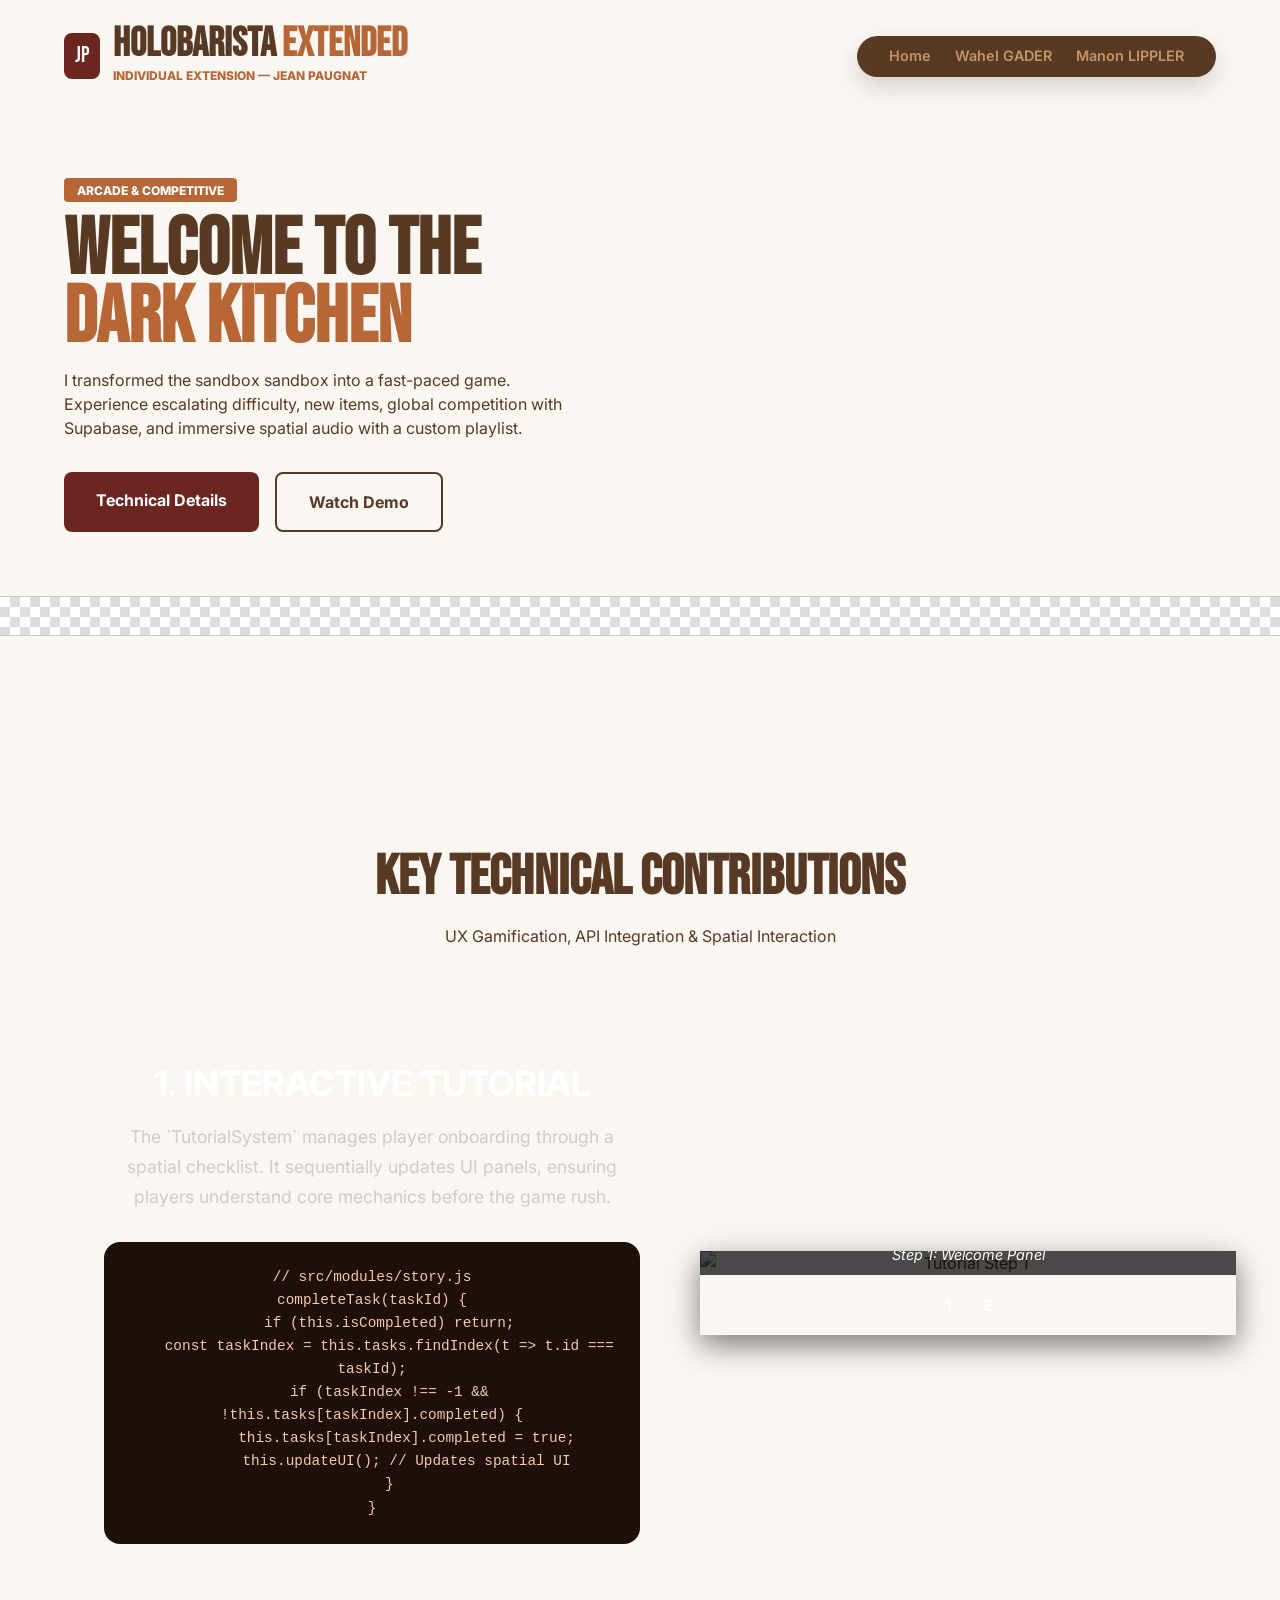
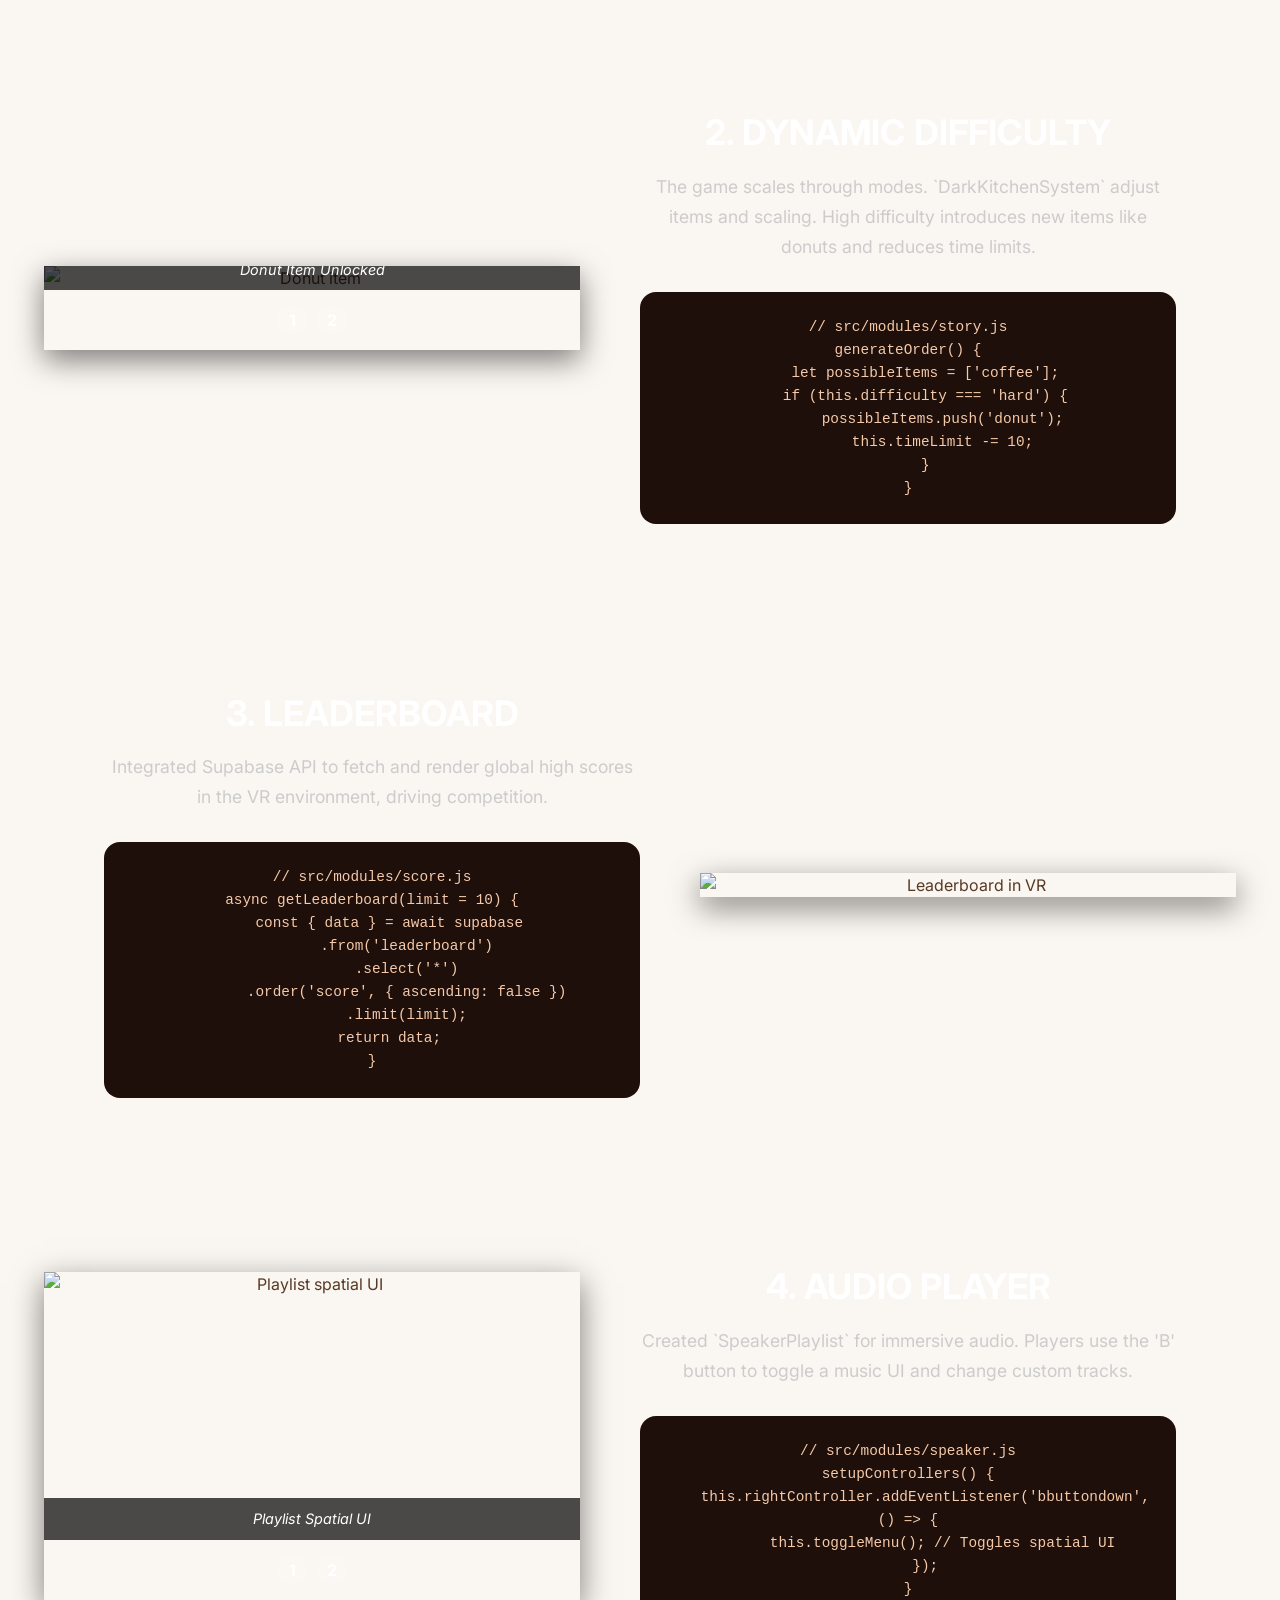
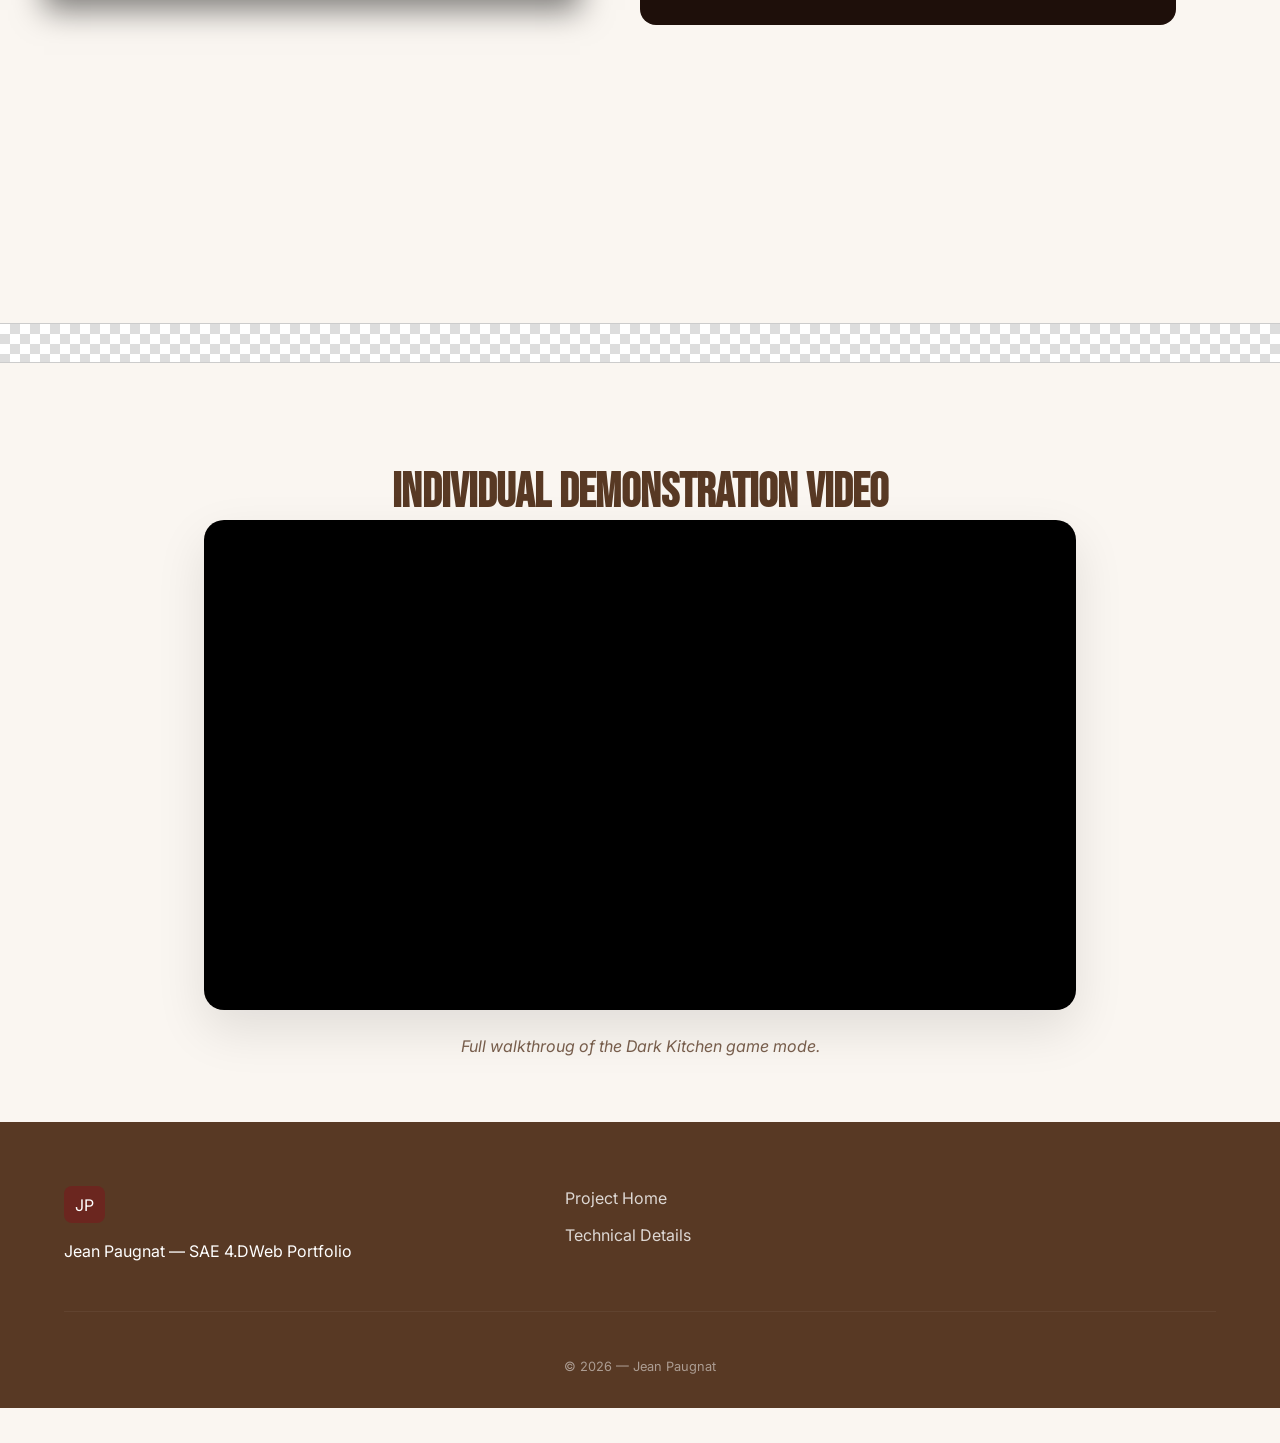
==== jean.html @ 574a869d "content added" ====
<!DOCTYPE html>
<html lang="en">
<head>
    <meta charset="UTF-8" />
    <meta name="viewport" content="width=device-width, initial-scale=1.0" />
    <title>HoloBarista — Jean Paugnat Extension</title>
    <link rel="stylesheet" href="./css/base.css">
    <link rel="stylesheet" href="./css/jean_extended.css"> </head>
<body class="page">

    <header class="header">
        <div class="header__brand">
            <div class="header__logo">JP</div>
            <div class="header__titles">
                <h1 class="header__title">HoloBarista <span class="hero__highlight">Extended</span></h1>
                <p class="header__subtitle">Individual Extension — Jean PAUGNAT</p>
            </div>
        </div>
        <nav class="nav nav--floating">
            <a href="index.html" class="nav__link">Home</a>
            <a href="wahel.html" class="nav__link">Wahel GADER</a>
            <a href="manon.html" class="nav__link">Manon LIPPLER</a>
        </nav>
    </header>

    <main class="main">

        <section class="hero hero--individual">
            <div class="hero__container">
                <div class="hero__content hero__content--centered">
                    <span class="hero__badge">Arcade & Competitive</span>
                    <h2 class="hero__title">Welcome to the <span class="hero__highlight">Dark Kitchen</span></h2>
                    <p class="hero__description">
                        I transformed the sandbox sandbox into a fast-paced game. Experience escalating difficulty, new items, global competition with Supabase, and immersive spatial audio with a custom playlist.
                    </p>
                    <div class="hero__actions">
                        <a href="#logic" class="button button--primary">Technical Details</a>
                        <a href="#demo" class="button button--secondary">Watch Demo</a>
                    </div>
                </div>
            </div>
        </section>

        <div class="divider divider--checkerboard" aria-hidden="true"></div>

        <section id="logic" class="stack stack--portfolio">
            <div class="stack__container container">
                <header class="stack__header text-center">
                    <h2 class="stack__title title--decorative">Key Technical Contributions</h2>
                    <p class="stack__subtitle">UX Gamification, API Integration & Spatial Interaction</p>
                </header>

                <article class="portfolio-item row-layout">
                    <div class="portfolio-item__text col-6">
                        <h3 class="item-title">1. Interactive Tutorial</h3>
                        <p class="item-description">
                            The `TutorialSystem` manages player onboarding through a spatial checklist. It sequentially updates UI panels, ensuring players understand core mechanics before the game rush.
                        </p>
                        <pre class="feature-card__code"><code>// src/modules/story.js
completeTask(taskId) {
    if (this.isCompleted) return;
    const taskIndex = this.tasks.findIndex(t => t.id === taskId);
    if (taskIndex !== -1 && !this.tasks[taskIndex].completed) {
        this.tasks[taskIndex].completed = true;
        this.updateUI(); // Updates spatial UI
    }
}</code></pre>
                    </div>
                    <div class="portfolio-item__media col-6">
                        <div class="carousel-container">
                            <div class="carousel-viewport">
                                <div id="tutorial-1" class="carousel-slide">
                                    <img src="./assets/tutorial_step1.jpg" alt="Tutorial Step 1">
                                    <span class="carousel-caption">Step 1: Welcome Panel</span>
                                </div>
                                <div id="tutorial-2" class="carousel-slide">
                                    <img src="./assets/tutorial_step2.jpg" alt="Tutorial Step 2">
                                    <span class="carousel-caption">Step 2: Task Update</span>
                                </div>
                            </div>
                            <div class="carousel-nav">
                                <a href="#tutorial-1">1</a>
                                <a href="#tutorial-2">2</a>
                            </div>
                        </div>
                    </div>
                </article>

                <article class="portfolio-item row-layout reversed">
                    <div class="portfolio-item__text col-6">
                        <h3 class="item-title">2. Dynamic Difficulty</h3>
                        <p class="item-description">
                            The game scales through modes. `DarkKitchenSystem` adjust items and scaling. High difficulty introduces new items like donuts and reduces time limits.
                        </p>
                        <pre class="feature-card__code"><code>// src/modules/story.js
generateOrder() {
    let possibleItems = ['coffee'];
    if (this.difficulty === 'hard') {
        possibleItems.push('donut');
        this.timeLimit -= 10;
    }
}</code></pre>
                    </div>
                    <div class="portfolio-item__media col-6">
                        <div class="carousel-container">
                            <div class="carousel-viewport">
                                <div id="diff-1" class="carousel-slide active">
                                    <img src="./assets/donut_unlock.jpg" alt="Donut item">
                                    <span class="carousel-caption">Donut Item Unlocked</span>
                                </div>
                                <div id="diff-2" class="carousel-slide">
                                    <img src="./assets/hard_mode.jpg" alt="Hard mode UI">
                                    <span class="carousel-caption">Hard Mode Activated</span>
                                </div>
                            </div>
                            <div class="carousel-nav">
                                <a href="#diff-1">1</a>
                                <a href="#diff-2">2</a>
                            </div>
                        </div>
                    </div>
                </article>

                <article class="portfolio-item row-layout">
                    <div class="portfolio-item__text col-6">
                        <h3 class="item-title">3. Leaderboard</h3>
                        <p class="item-description">
                            Integrated Supabase API to fetch and render global high scores in the VR environment, driving competition.
                        </p>
                        <pre class="feature-card__code"><code>// src/modules/score.js
async getLeaderboard(limit = 10) {
    const { data } = await supabase
        .from('leaderboard')
        .select('*')
        .order('score', { ascending: false })
        .limit(limit);
    return data;
}</code></pre>
                    </div>
                    <div class="portfolio-item__media col-6">
                        <img src="./assets/leaderboard_final.jpg" alt="Leaderboard in VR" class="single-media">
                    </div>
                </article>

                <article class="portfolio-item row-layout reversed">
                    <div class="portfolio-item__text col-6">
                        <h3 class="item-title">4. Audio Player</h3>
                        <p class="item-description">
                            Created `SpeakerPlaylist` for immersive audio. Players use the 'B' button to toggle a music UI and change custom tracks.
                        </p>
                        <pre class="feature-card__code"><code>// src/modules/speaker.js
setupControllers() {
    this.rightController.addEventListener('bbuttondown', () => {
        this.toggleMenu(); // Toggles spatial UI
    });
}</code></pre>
                    </div>
                    <div class="portfolio-item__media col-6">
                        <div class="carousel-container">
                            <div class="carousel-viewport">
                                <div id="audio-1" class="carousel-slide active">
                                    <img src="./assets/playlist_ui.jpg" alt="Playlist spatial UI">
                                    <span class="carousel-caption">Playlist Spatial UI</span>
                                </div>
                                <div id="audio-2" class="carousel-slide">
                                    <video src="./assets/music_demo.mp4" controls></video>
                                    <span class="carousel-caption">Video Demo: Changing Track</span>
                                </div>
                            </div>
                            <div class="carousel-nav">
                                <a href="#audio-1">1</a>
                                <a href="#audio-2">2</a>
                            </div>
                        </div>
                    </div>
                </article>

            </div>
        </section>

        <section id="demo" class="demo">
            <div class="divider divider--checkerboard" aria-hidden="true"></div>
            <div class="demo__container container text-center">
                <h2 class="demo__title">Individual Demonstration Video</h2>
                <div class="demo__video-wrapper">
                    <iframe src="https://www.youtube.com/embed/VOTRE_ID_VIDEO" title="Jean Extension Demonstration" allowfullscreen></iframe>
                </div>
                <p class="demo__caption">Full walkthroug of the Dark Kitchen game mode.</p>
            </div>
        </section>

    </main>

    <footer class="footer">
        <div class="footer__container">
            <div class="footer__brand">
                <div class="footer__logo">JP</div>
                <p>Jean Paugnat — SAE 4.DWeb Portfolio</p>
            </div>
            <div class="footer__nav">
                <a href="index.html" class="footer__link">Project Home</a>
                <a href="#logic" class="footer__link">Technical Details</a>
            </div>
        </div>
        <div class="footer__bottom text-center">
            <p>© 2026 — Jean Paugnat</p>
        </div>
    </footer>

</body>
</html>
---- css/base.css ----
@layer reset, variables, components, utilities;

@import "./reset.css" layer(reset);
@import "./variable.css" layer(variable);

@import "./style.css" layer(components);
---- css/jean_extended.css ----
/* css/jean_extended.css */

/* --- Layout Général Portfolio --- */
.text-center { text-align: center; }

.stack--portfolio {
    padding: 100px 0;
}

.portfolio-item {
    display: flex;
    align-items: center;
    gap: 60px; /* Grand espacement entre texte et média */
    margin-bottom: 120px; /* Grand espacement entre chaque section */
}

/* Aligner l'image à gauche pour les sections impaires */
.portfolio-item.reversed {
    flex-direction: row-reverse;
}

.col-6 {
    flex: 0 0 50%;
    max-width: 50%;
}

/* --- Typographie et Texte --- */
.stack__header {
    margin-bottom: 80px;
}

.title--decorative {
    font-size: 3.5rem;
    color: var(--color-hero-highlight); /* Ton jaune highlight */
    text-shadow: 2px 2px 0 var(--color-brand-primary-dark); /* Ton marron foncé */
}

.item-title {
    font-family: var(--font-primary);
    font-size: 2.2rem;
    color: white;
    margin-bottom: 20px;
    text-transform: uppercase;
}

.item-description {
    font-size: 1.1rem;
    color: #ccc;
    margin-bottom: 30px;
    line-height: 1.7;
}

/* --- Média Unique --- */
.single-media {
    width: 100%;
    border-radius: var(--radius-md);
    box-shadow: 0 10px 30px rgba(0,0,0,0.5);
    border: 3px solid var(--color-brand-primary);
}

/* =========================================
   CARROUSEL CSS PUR (SANS JS)
   Basé sur scroll-snap
========================================= */

.carousel-container {
    width: 100%;
    position: relative;
    border-radius: var(--radius-md);
    overflow: hidden;
    box-shadow: 0 10px 30px rgba(0,0,0,0.5);
    border: 3px solid var(--color-brand-primary);
}

.carousel-viewport {
    display: flex;
    overflow-x: auto; /* Active le défilement horizontal */
    scroll-snap-type: x mandatory; /* Force le snap horizontal */
    scroll-behavior: smooth; /* Défilement fluide */
    -webkit-overflow-scrolling: touch; /* Douceur sur mobile iOS */
}

/* Cache la barre de défilement (optionnel) */
.carousel-viewport::-webkit-scrollbar {
    display: none;
}
.carousel-viewport {
    scrollbar-width: none;
}

.carousel-slide {
    flex: 0 0 100%; /* Chaque slide fait 100% de la largeur */
    width: 100%;
    scroll-snap-align: start; /* Le snap se fait au début du slide */
    position: relative;
    display: flex;
    flex-direction: column;
}

.carousel-slide img,
.carousel-slide video {
    width: 100%;
    height: auto;
    display: block;
}

.carousel-caption {
    position: absolute;
    bottom: 0;
    left: 0;
    right: 0;
    background: rgba(0, 0, 0, 0.7);
    color: white;
    padding: 10px;
    text-align: center;
    font-size: 0.9rem;
    font-style: italic;
}

/* Navigation par points (Jump Links) */
.carousel-nav {
    display: flex;
    justify-content: center;
    gap: 10px;
    padding: 15px 0;
    background: var(--color-brand-primary-dark);
}

.carousel-nav a {
    display: flex;
    align-items: center;
    justify-content: center;
    width: 30px;
    height: 30px;
    background: rgba(255,255,255,0.2);
    color: white;
    text-decoration: none;
    border-radius: 50%;
    font-weight: bold;
    transition: background 0.3s;
}

.carousel-nav a:hover {
    background: var(--color-hero-highlight);
    color: var(--color-brand-primary-dark);
}

/* --- Responsive Mobile --- */
@media (max-width: 992px) {
    .portfolio-item,
    .portfolio-item.reversed {
        flex-direction: column;
        gap: 40px;
    }

    .col-6 {
        flex: 0 0 100%;
        max-width: 100%;
    }
}
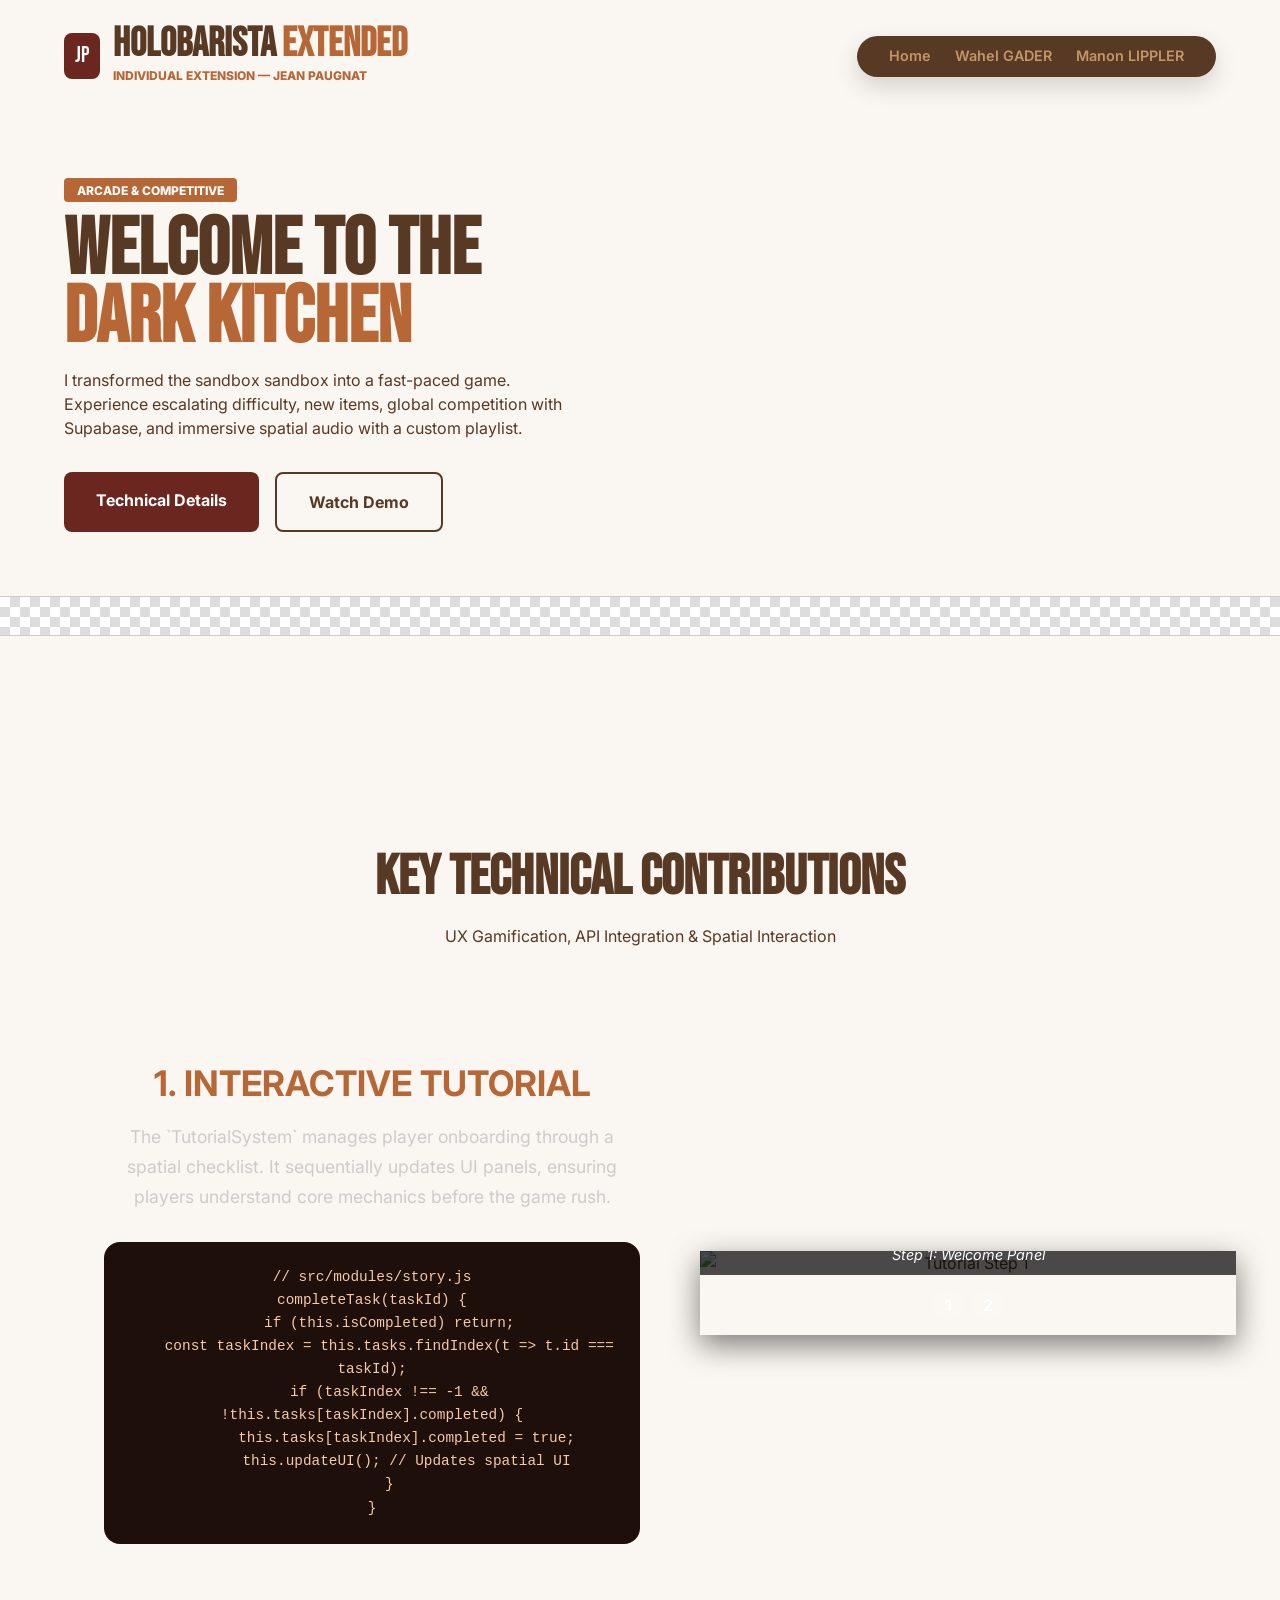
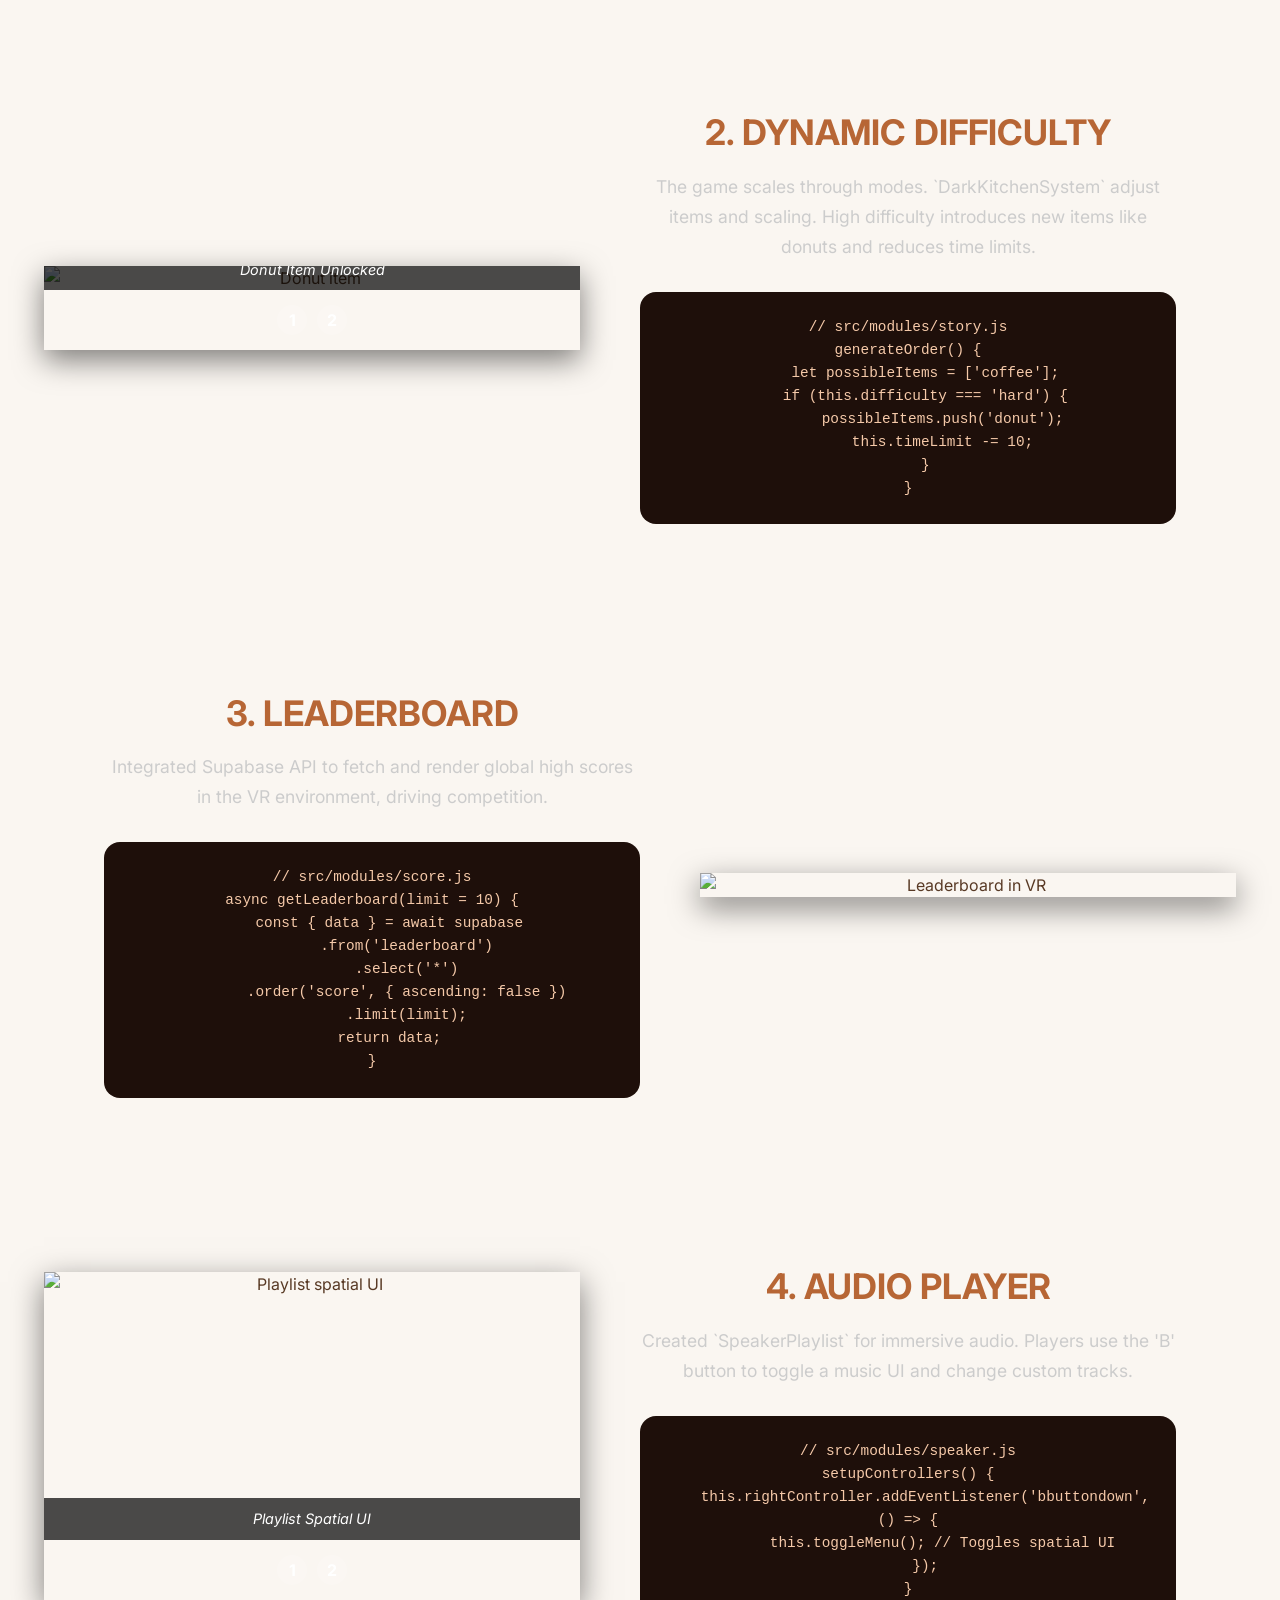
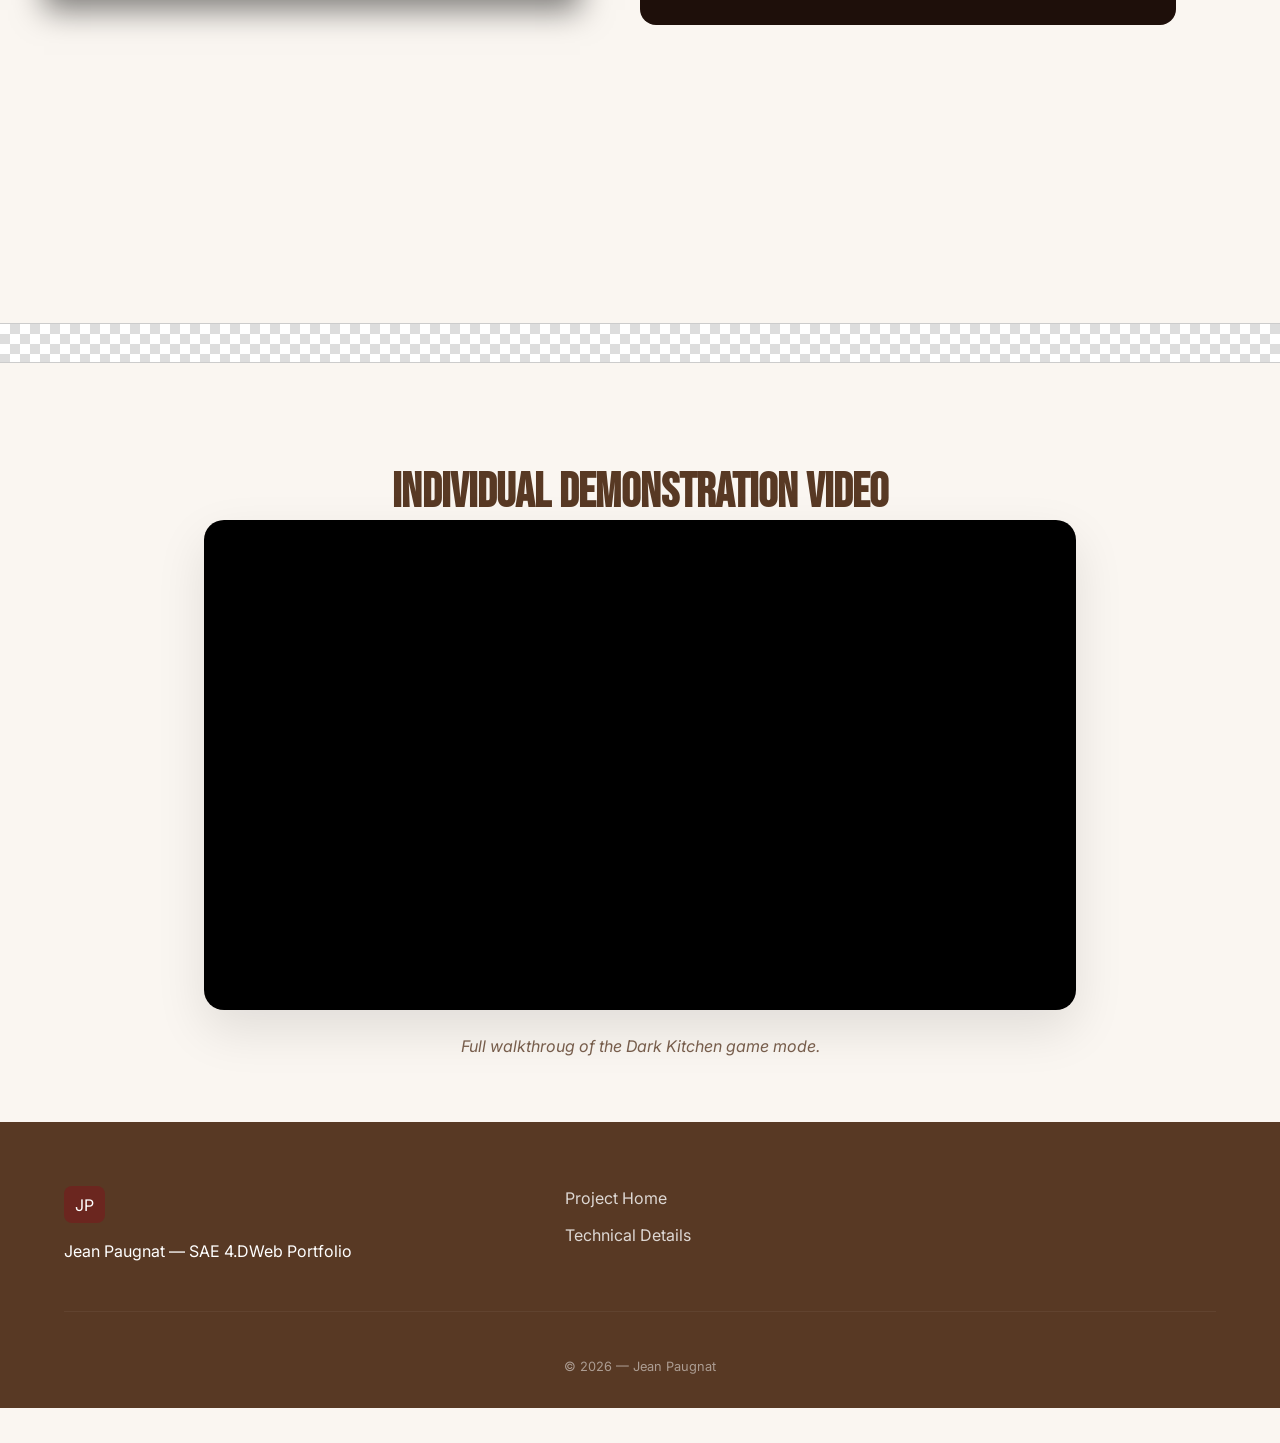
==== commit 793cf690: "fixes bugs" ====
--- a/jean.html
+++ b/jean.html
@@ -5,7 +5,8 @@
     <meta name="viewport" content="width=device-width, initial-scale=1.0" />
     <title>HoloBarista — Jean Paugnat Extension</title>
     <link rel="stylesheet" href="./css/base.css">
-    <link rel="stylesheet" href="./css/jean_extended.css"> </head>
+    <link rel="stylesheet" href="./css/jean_extended.css"> 
+</head>
 <body class="page">
 
     <header class="header">
@@ -34,8 +35,8 @@
                         I transformed the sandbox sandbox into a fast-paced game. Experience escalating difficulty, new items, global competition with Supabase, and immersive spatial audio with a custom playlist.
                     </p>
                     <div class="hero__actions">
-                        <a href="#logic" class="button button--primary">Technical Details</a>
-                        <a href="#demo" class="button button--secondary">Watch Demo</a>
+                        <a href="https://github.com/JeanJeanPaugnat/CoffeeMakerSAE402/tree/Feature/LeaderBoard" class="button button--primary">Technical Details</a>
+                        <a href="https://coffee-maker-sae-402-cpyqexxcy-poprixindustrie-9599s-projects.vercel.app/" class="button button--secondary">Watch Demo</a>
                     </div>
                 </div>
             </div>
--- a/css/jean_extended.css
+++ b/css/jean_extended.css
@@ -38,7 +38,7 @@
 .item-title {
     font-family: var(--font-primary);
     font-size: 2.2rem;
-    color: white;
+    color: var(--clr-copper);
     margin-bottom: 20px;
     text-transform: uppercase;
 }
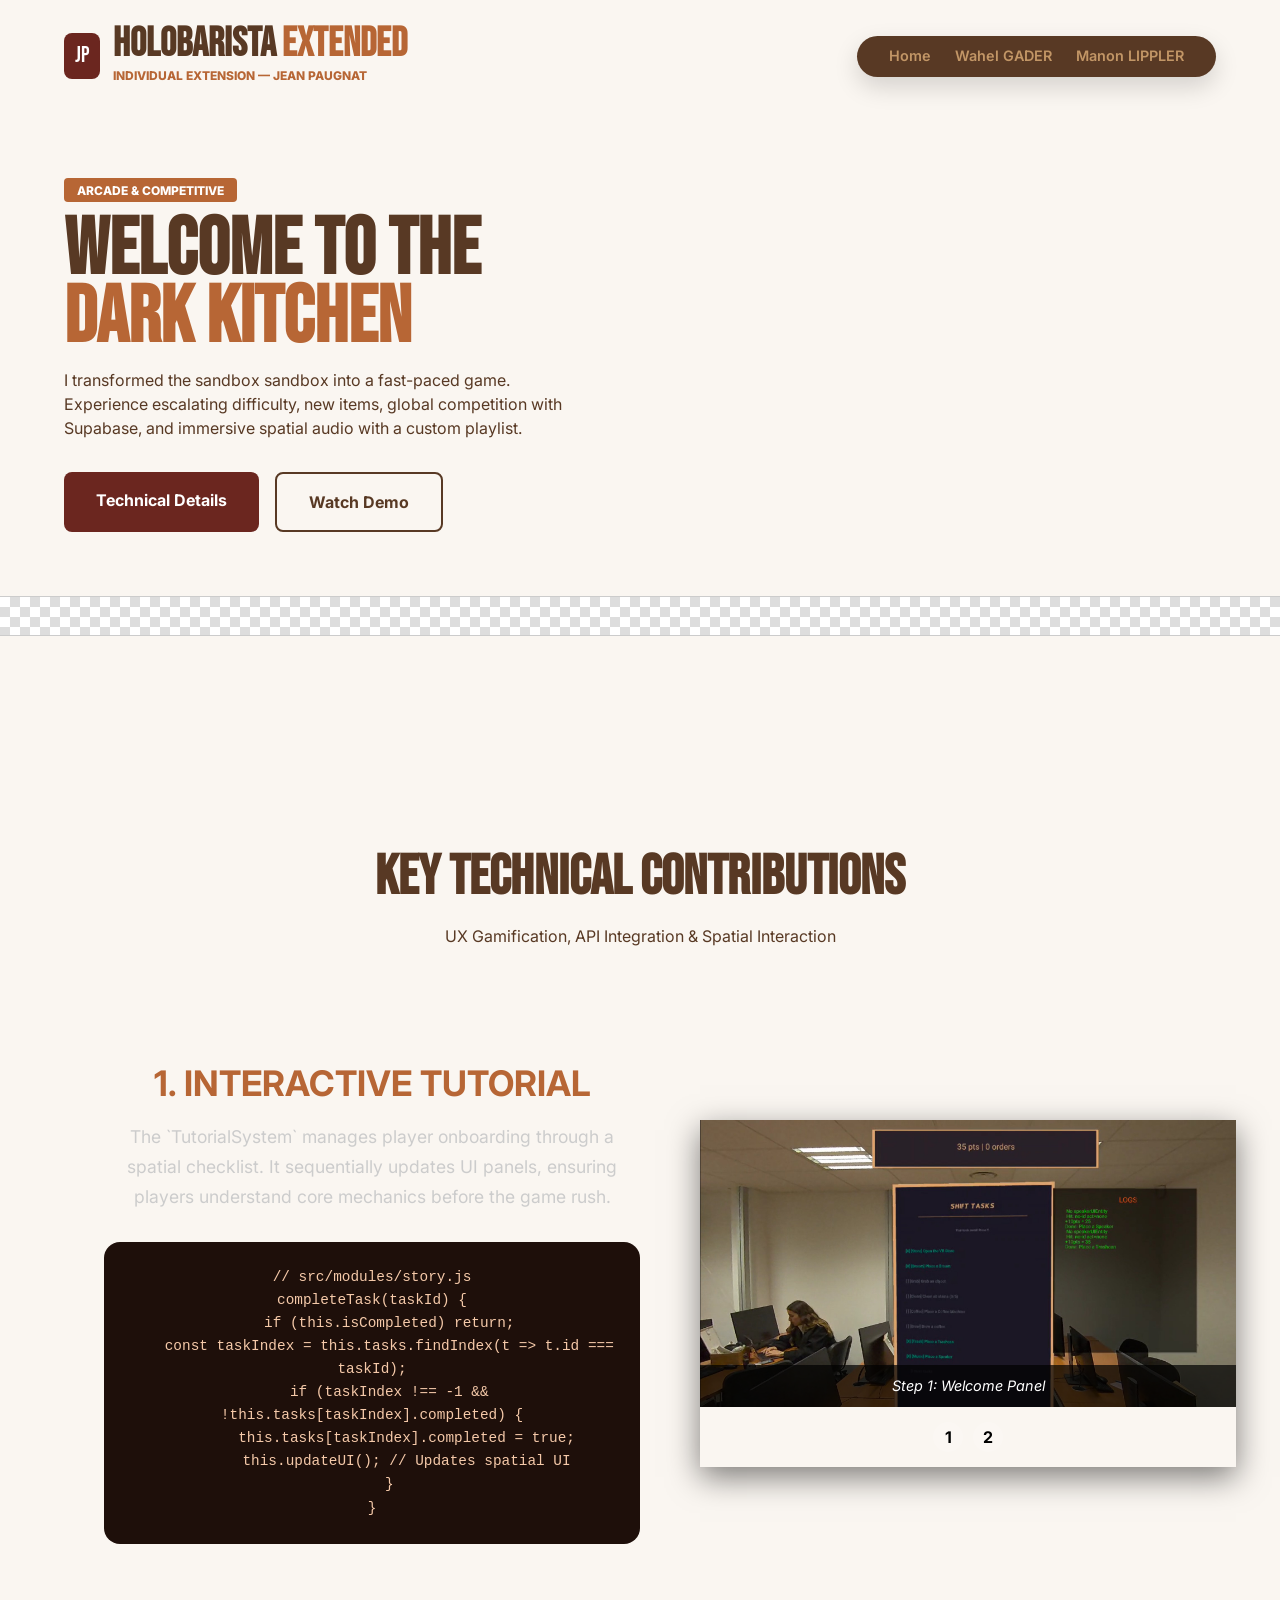
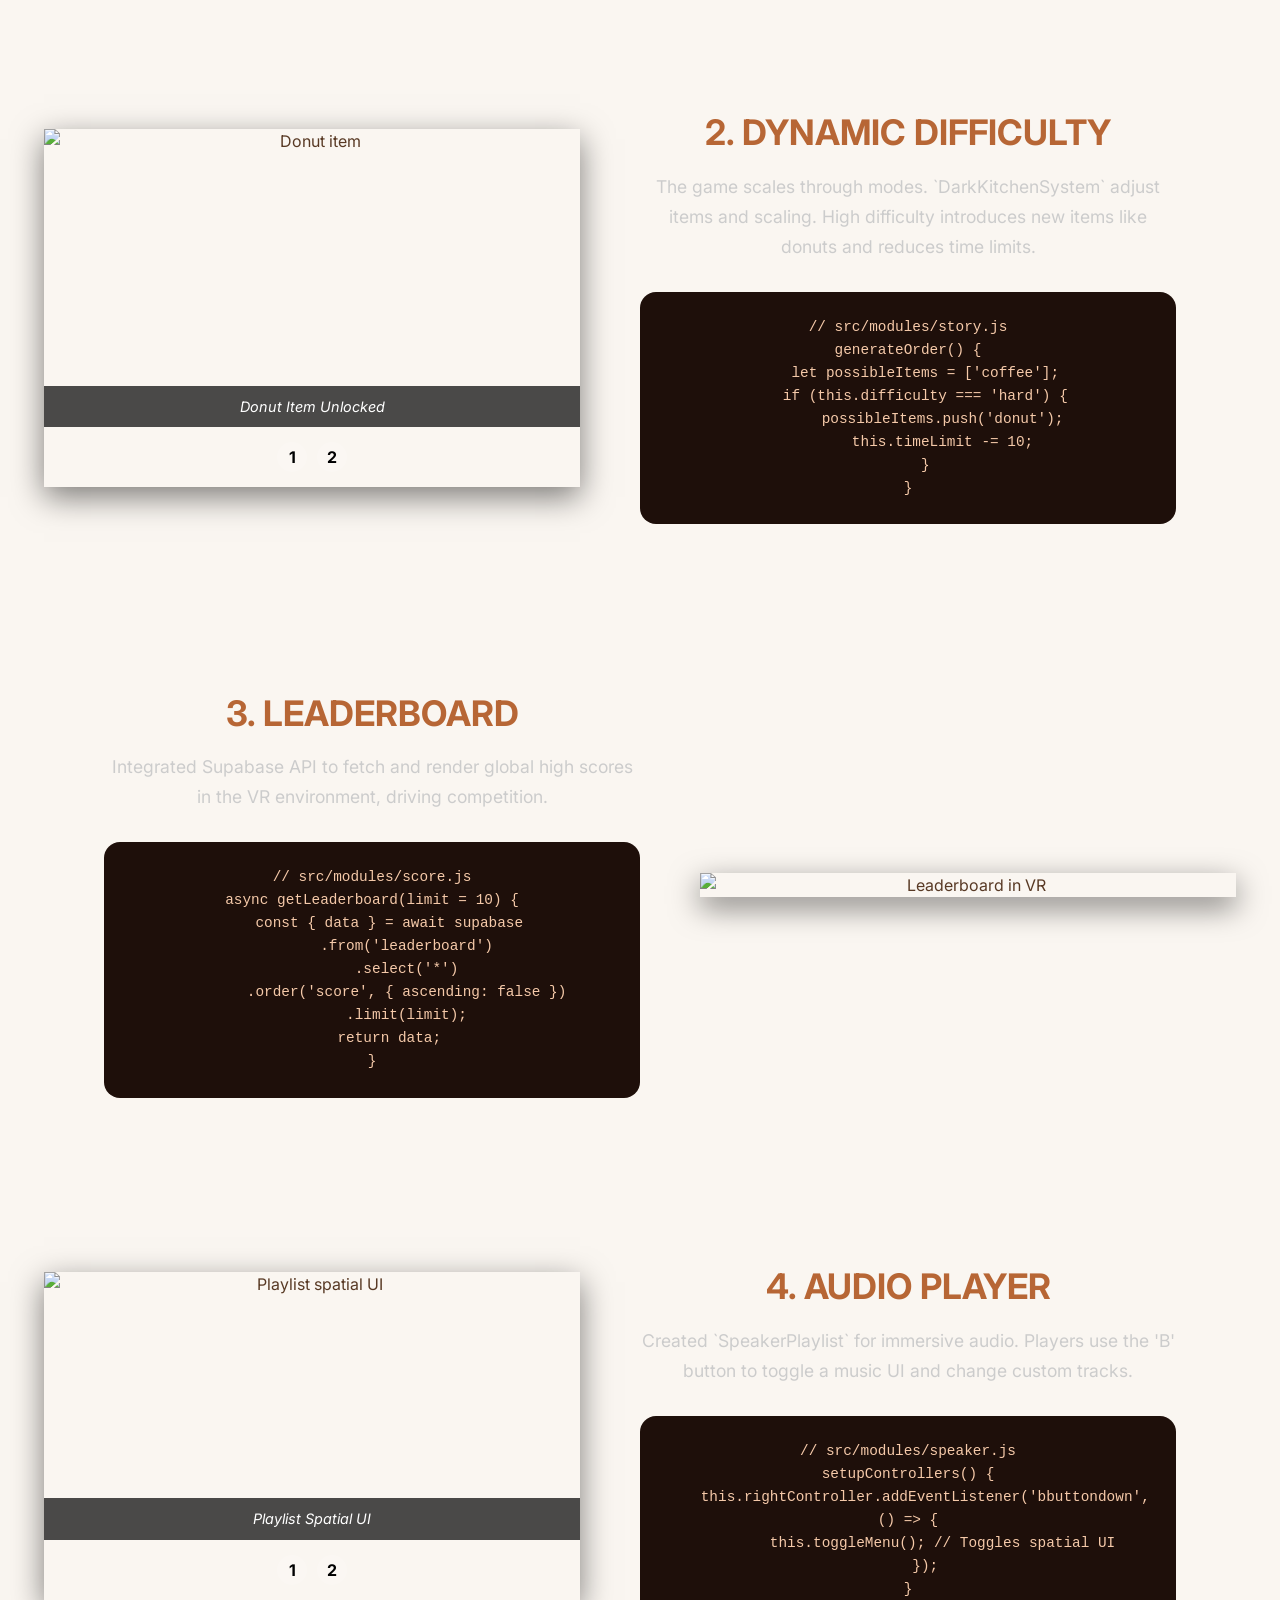
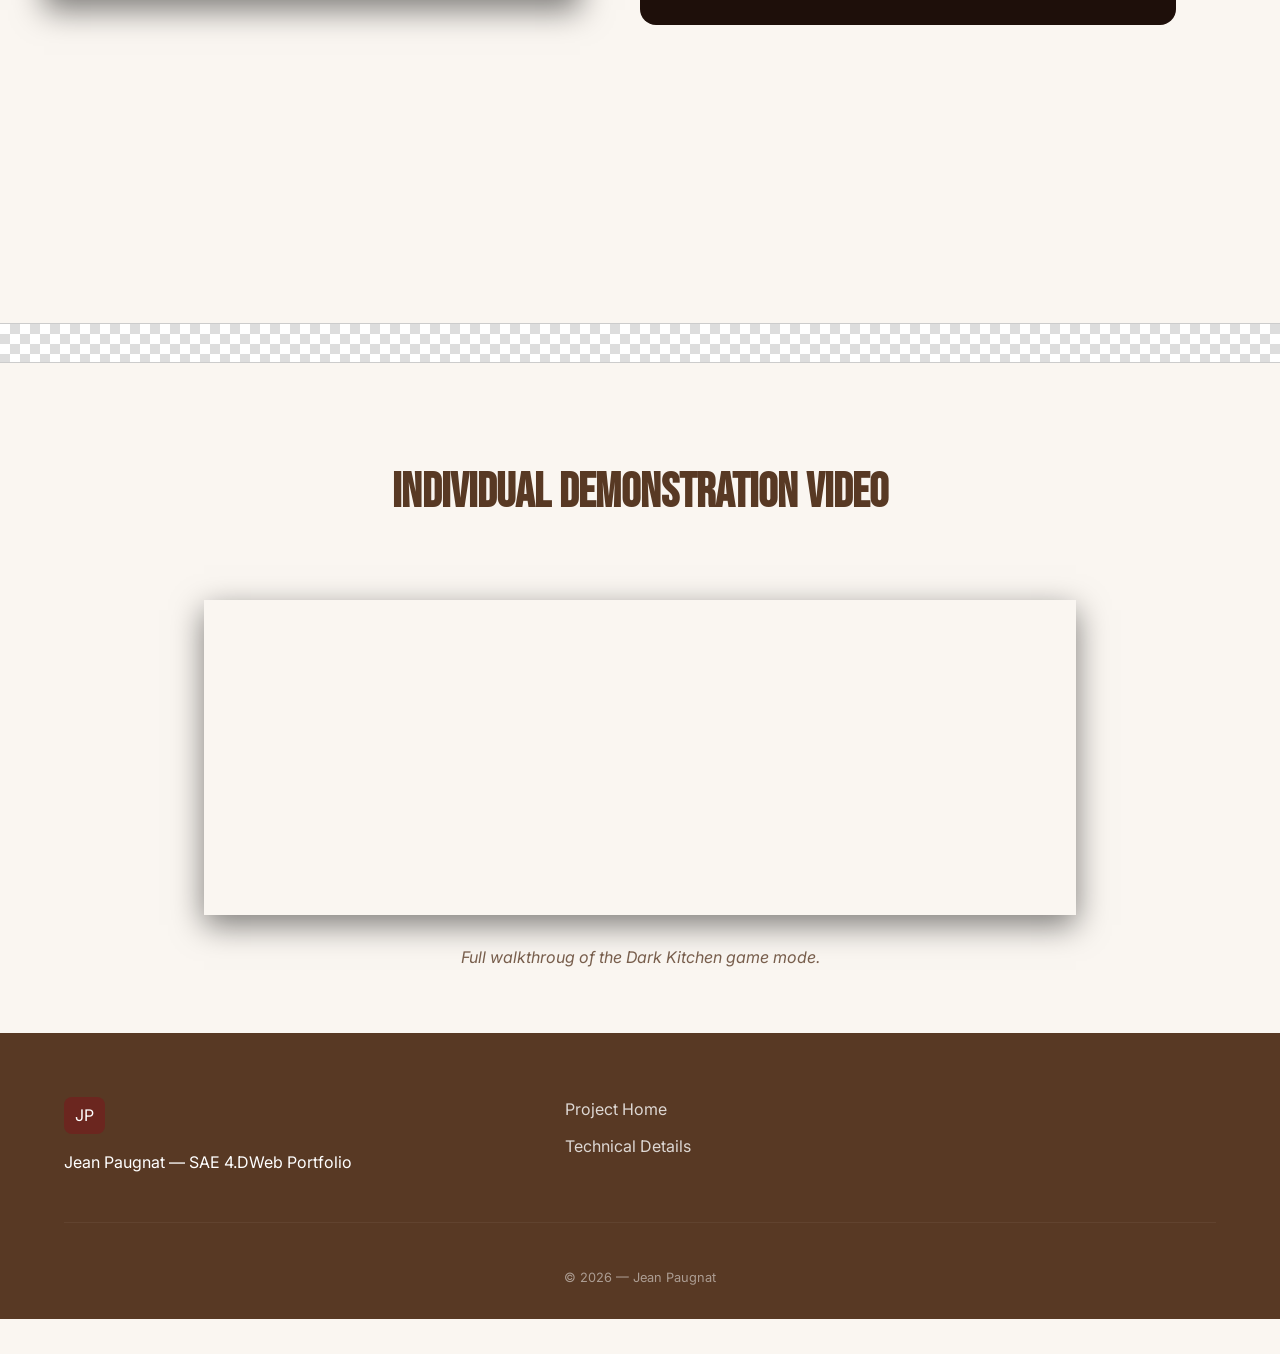
==== commit 8c3d08fe: "adding frame video css" ====
--- a/jean.html
+++ b/jean.html
@@ -71,7 +71,7 @@
                         <div class="carousel-container">
                             <div class="carousel-viewport">
                                 <div id="tutorial-1" class="carousel-slide">
-                                    <img src="./assets/tutorial_step1.jpg" alt="Tutorial Step 1">
+                                    <img src="./assets/todolist.jpg" alt="Tutorial Step 1">
                                     <span class="carousel-caption">Step 1: Welcome Panel</span>
                                 </div>
                                 <div id="tutorial-2" class="carousel-slide">
@@ -110,7 +110,7 @@
                                     <span class="carousel-caption">Donut Item Unlocked</span>
                                 </div>
                                 <div id="diff-2" class="carousel-slide">
-                                    <img src="./assets/hard_mode.jpg" alt="Hard mode UI">
+                                    <img src="./assets/orderspanel.jpg" alt="Hard mode UI">
                                     <span class="carousel-caption">Hard Mode Activated</span>
                                 </div>
                             </div>
@@ -183,9 +183,7 @@
             <div class="divider divider--checkerboard" aria-hidden="true"></div>
             <div class="demo__container container text-center">
                 <h2 class="demo__title">Individual Demonstration Video</h2>
-                <div class="demo__video-wrapper">
-                    <iframe src="https://www.youtube.com/embed/VOTRE_ID_VIDEO" title="Jean Extension Demonstration" allowfullscreen></iframe>
-                </div>
+                    <iframe class="video__frame" width="560" height="315" src="https://www.youtube.com/embed/-moxIMmCrcc?si=SvAgdFkGQ7bSRNzQ" title="YouTube video player" frameborder="0" allow="accelerometer; autoplay; clipboard-write; encrypted-media; gyroscope; picture-in-picture; web-share" referrerpolicy="strict-origin-when-cross-origin" allowfullscreen></iframe>
                 <p class="demo__caption">Full walkthroug of the Dark Kitchen game mode.</p>
             </div>
         </section>
--- a/css/jean_extended.css
+++ b/css/jean_extended.css
@@ -33,6 +33,15 @@
     font-size: 3.5rem;
     color: var(--color-hero-highlight); /* Ton jaune highlight */
     text-shadow: 2px 2px 0 var(--color-brand-primary-dark); /* Ton marron foncé */
+}
+
+.video__frame {
+    margin-top: 5rem;
+    width: 100%;
+    height: 315px;
+    border-radius: var(--radius-md);
+    box-shadow: 0 10px 30px rgba(0,0,0,0.5);
+    border: 3px solid var(--color-brand-primary);
 }
 
 .item-title {
@@ -133,7 +142,7 @@
     width: 30px;
     height: 30px;
     background: rgba(255,255,255,0.2);
-    color: white;
+    color: rgb(0, 0, 0);
     text-decoration: none;
     border-radius: 50%;
     font-weight: bold;
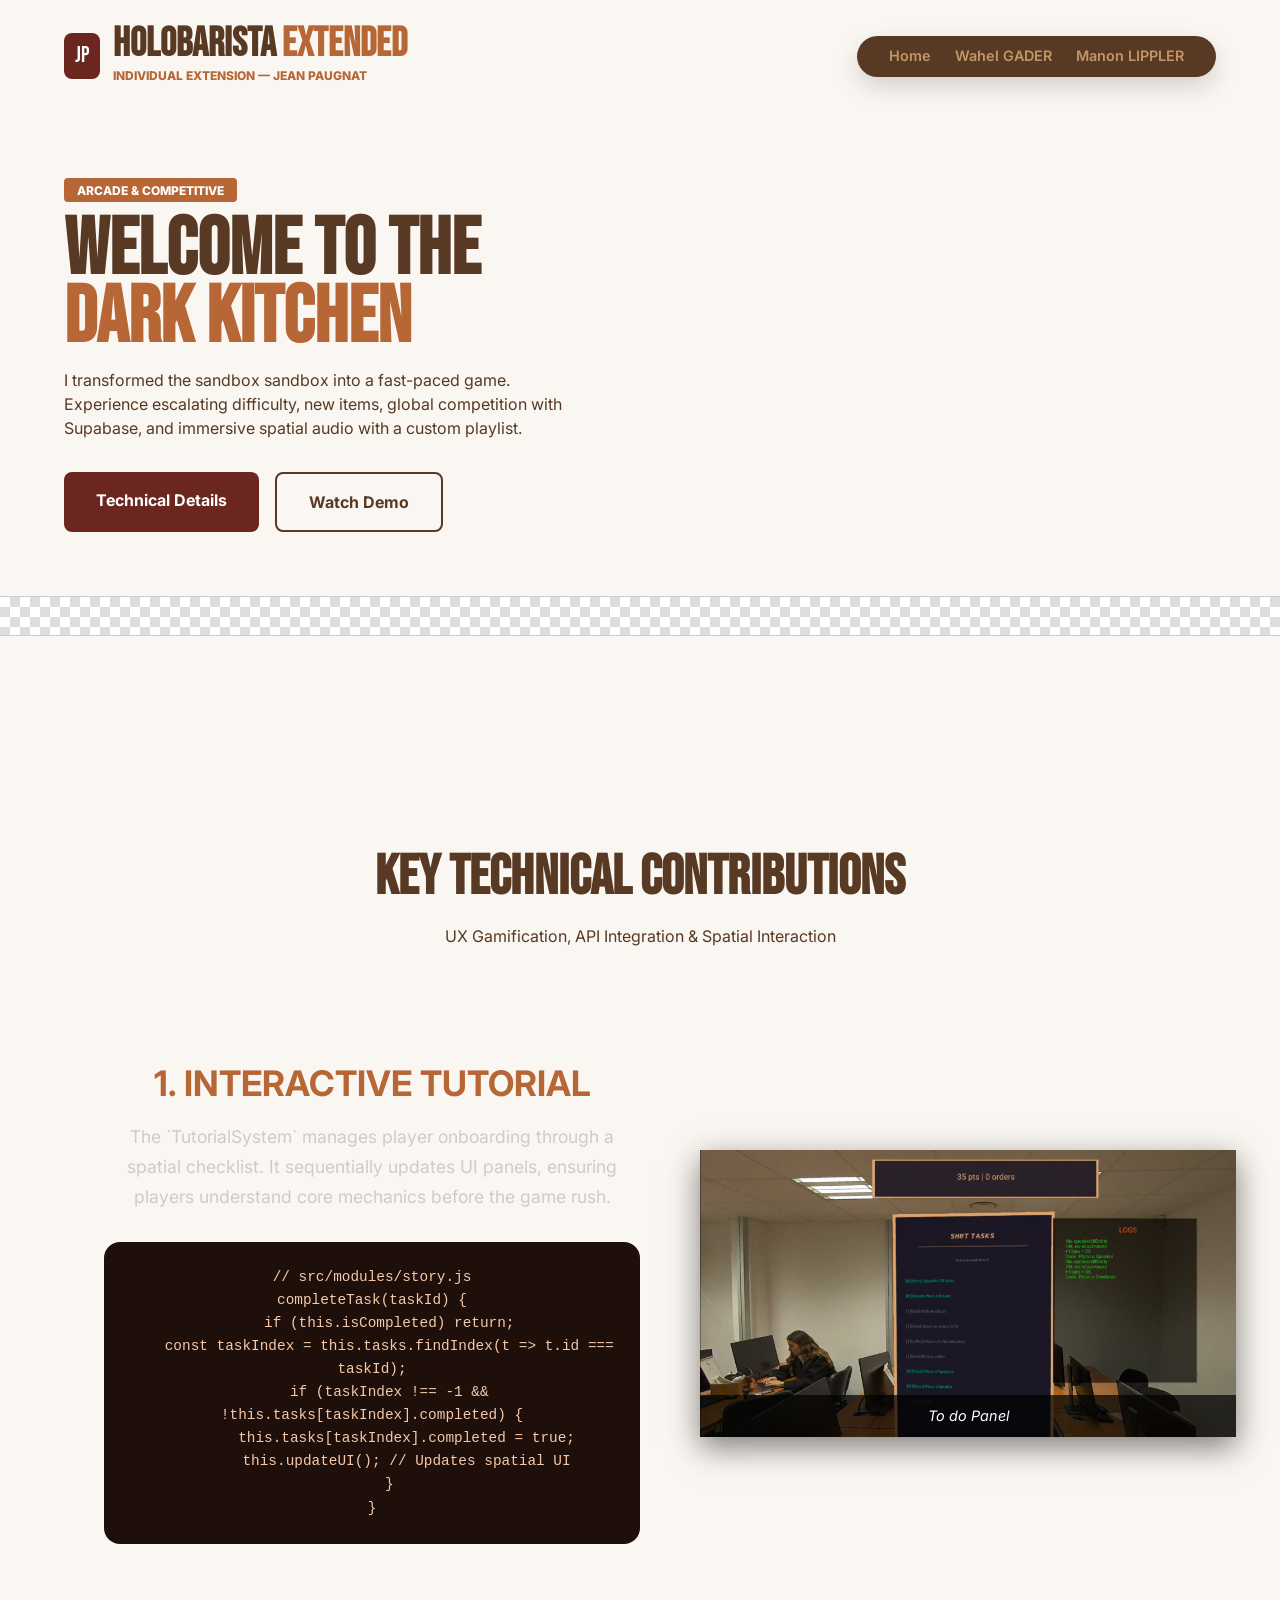
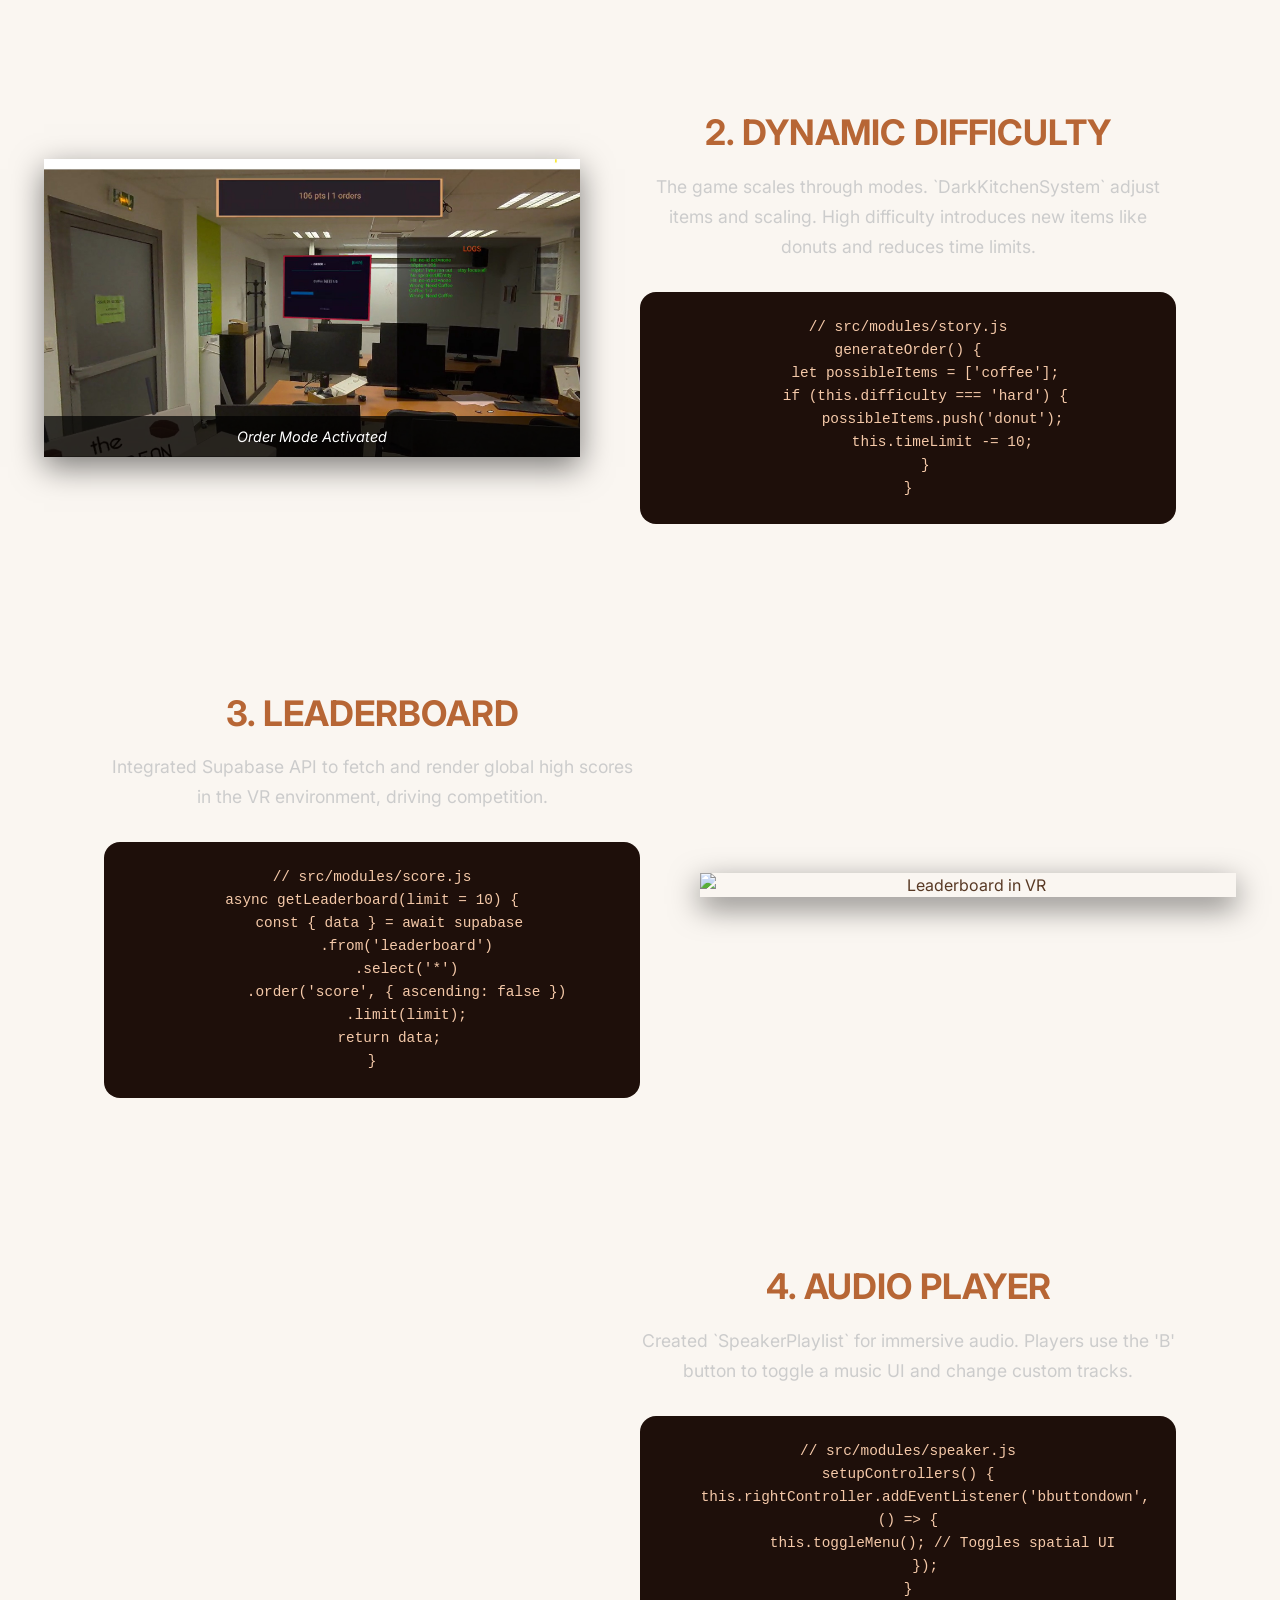
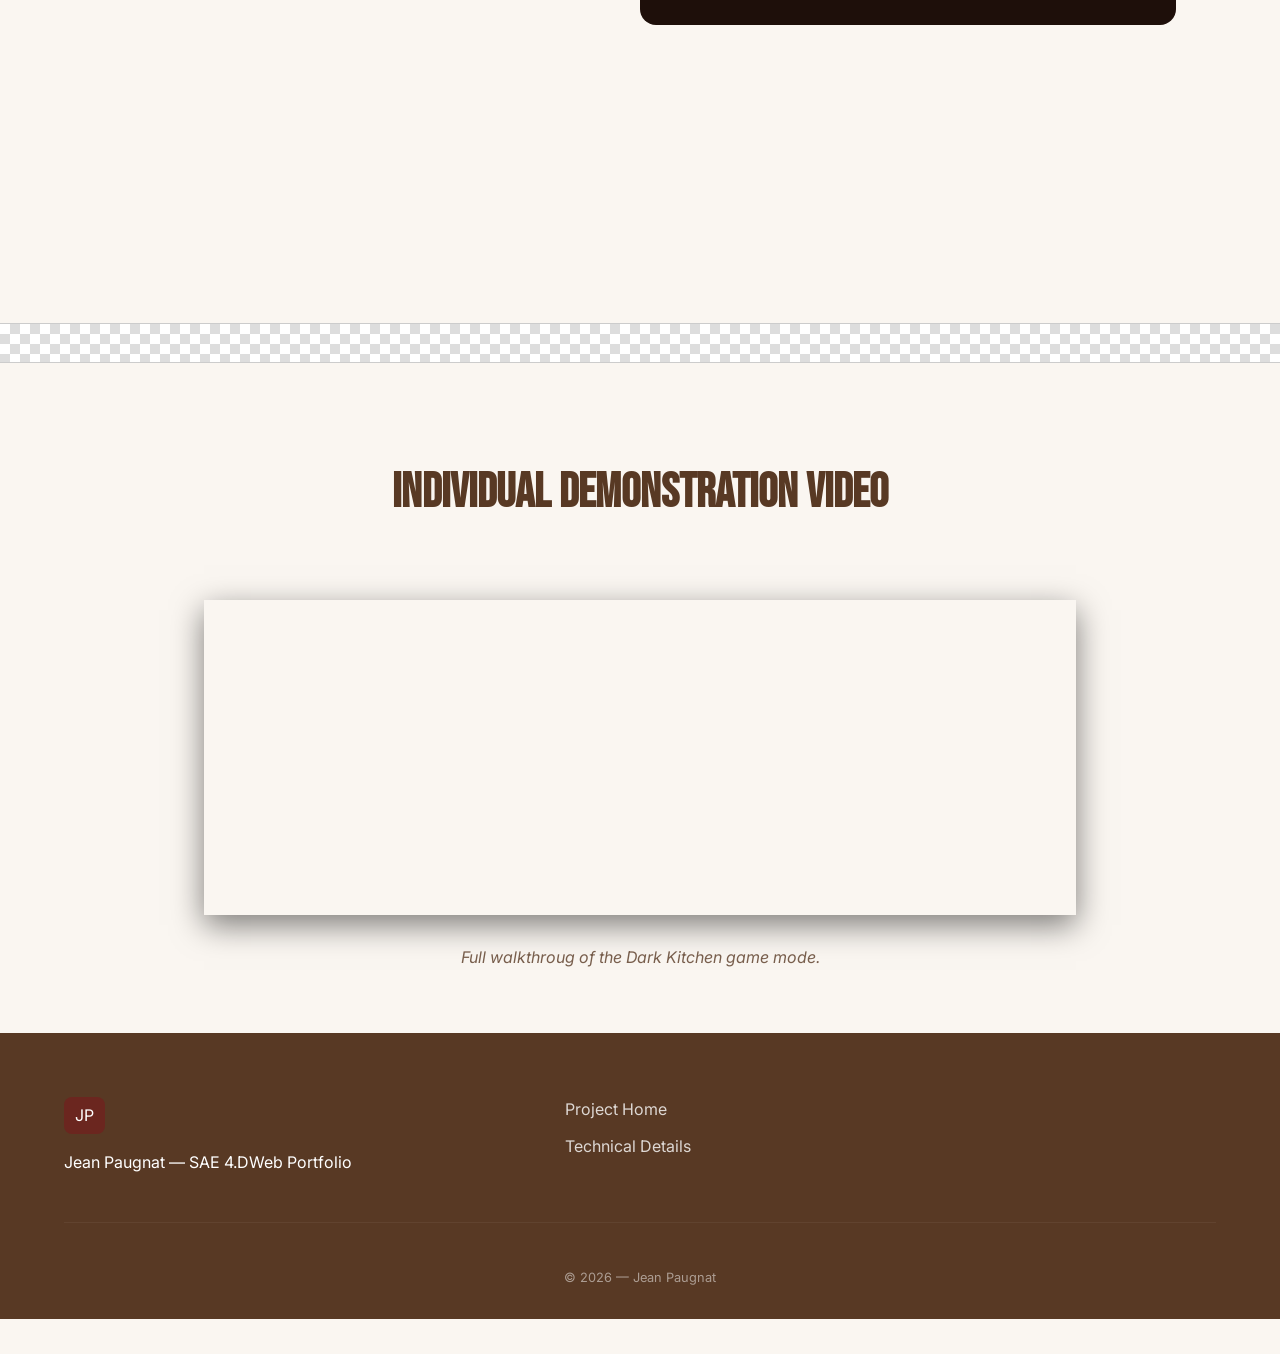
==== commit 6c5ccf7d: "html fixed" ====
--- a/jean.html
+++ b/jean.html
@@ -72,16 +72,8 @@
                             <div class="carousel-viewport">
                                 <div id="tutorial-1" class="carousel-slide">
                                     <img src="./assets/todolist.jpg" alt="Tutorial Step 1">
-                                    <span class="carousel-caption">Step 1: Welcome Panel</span>
+                                    <span class="carousel-caption">To do Panel</span>
                                 </div>
-                                <div id="tutorial-2" class="carousel-slide">
-                                    <img src="./assets/tutorial_step2.jpg" alt="Tutorial Step 2">
-                                    <span class="carousel-caption">Step 2: Task Update</span>
-                                </div>
-                            </div>
-                            <div class="carousel-nav">
-                                <a href="#tutorial-1">1</a>
-                                <a href="#tutorial-2">2</a>
                             </div>
                         </div>
                     </div>
@@ -105,18 +97,10 @@
                     <div class="portfolio-item__media col-6">
                         <div class="carousel-container">
                             <div class="carousel-viewport">
-                                <div id="diff-1" class="carousel-slide active">
-                                    <img src="./assets/donut_unlock.jpg" alt="Donut item">
-                                    <span class="carousel-caption">Donut Item Unlocked</span>
-                                </div>
                                 <div id="diff-2" class="carousel-slide">
                                     <img src="./assets/orderspanel.jpg" alt="Hard mode UI">
-                                    <span class="carousel-caption">Hard Mode Activated</span>
+                                    <span class="carousel-caption">Order Mode Activated</span>
                                 </div>
-                            </div>
-                            <div class="carousel-nav">
-                                <a href="#diff-1">1</a>
-                                <a href="#diff-2">2</a>
                             </div>
                         </div>
                     </div>
@@ -139,7 +123,7 @@
 }</code></pre>
                     </div>
                     <div class="portfolio-item__media col-6">
-                        <img src="./assets/leaderboard_final.jpg" alt="Leaderboard in VR" class="single-media">
+                        <img src="./assets/leaderboard.jpg" alt="Leaderboard in VR" class="single-media">
                     </div>
                 </article>
 
@@ -157,22 +141,7 @@
 }</code></pre>
                     </div>
                     <div class="portfolio-item__media col-6">
-                        <div class="carousel-container">
-                            <div class="carousel-viewport">
-                                <div id="audio-1" class="carousel-slide active">
-                                    <img src="./assets/playlist_ui.jpg" alt="Playlist spatial UI">
-                                    <span class="carousel-caption">Playlist Spatial UI</span>
-                                </div>
-                                <div id="audio-2" class="carousel-slide">
-                                    <video src="./assets/music_demo.mp4" controls></video>
-                                    <span class="carousel-caption">Video Demo: Changing Track</span>
-                                </div>
-                            </div>
-                            <div class="carousel-nav">
-                                <a href="#audio-1">1</a>
-                                <a href="#audio-2">2</a>
-                            </div>
-                        </div>
+                        
                     </div>
                 </article>
 
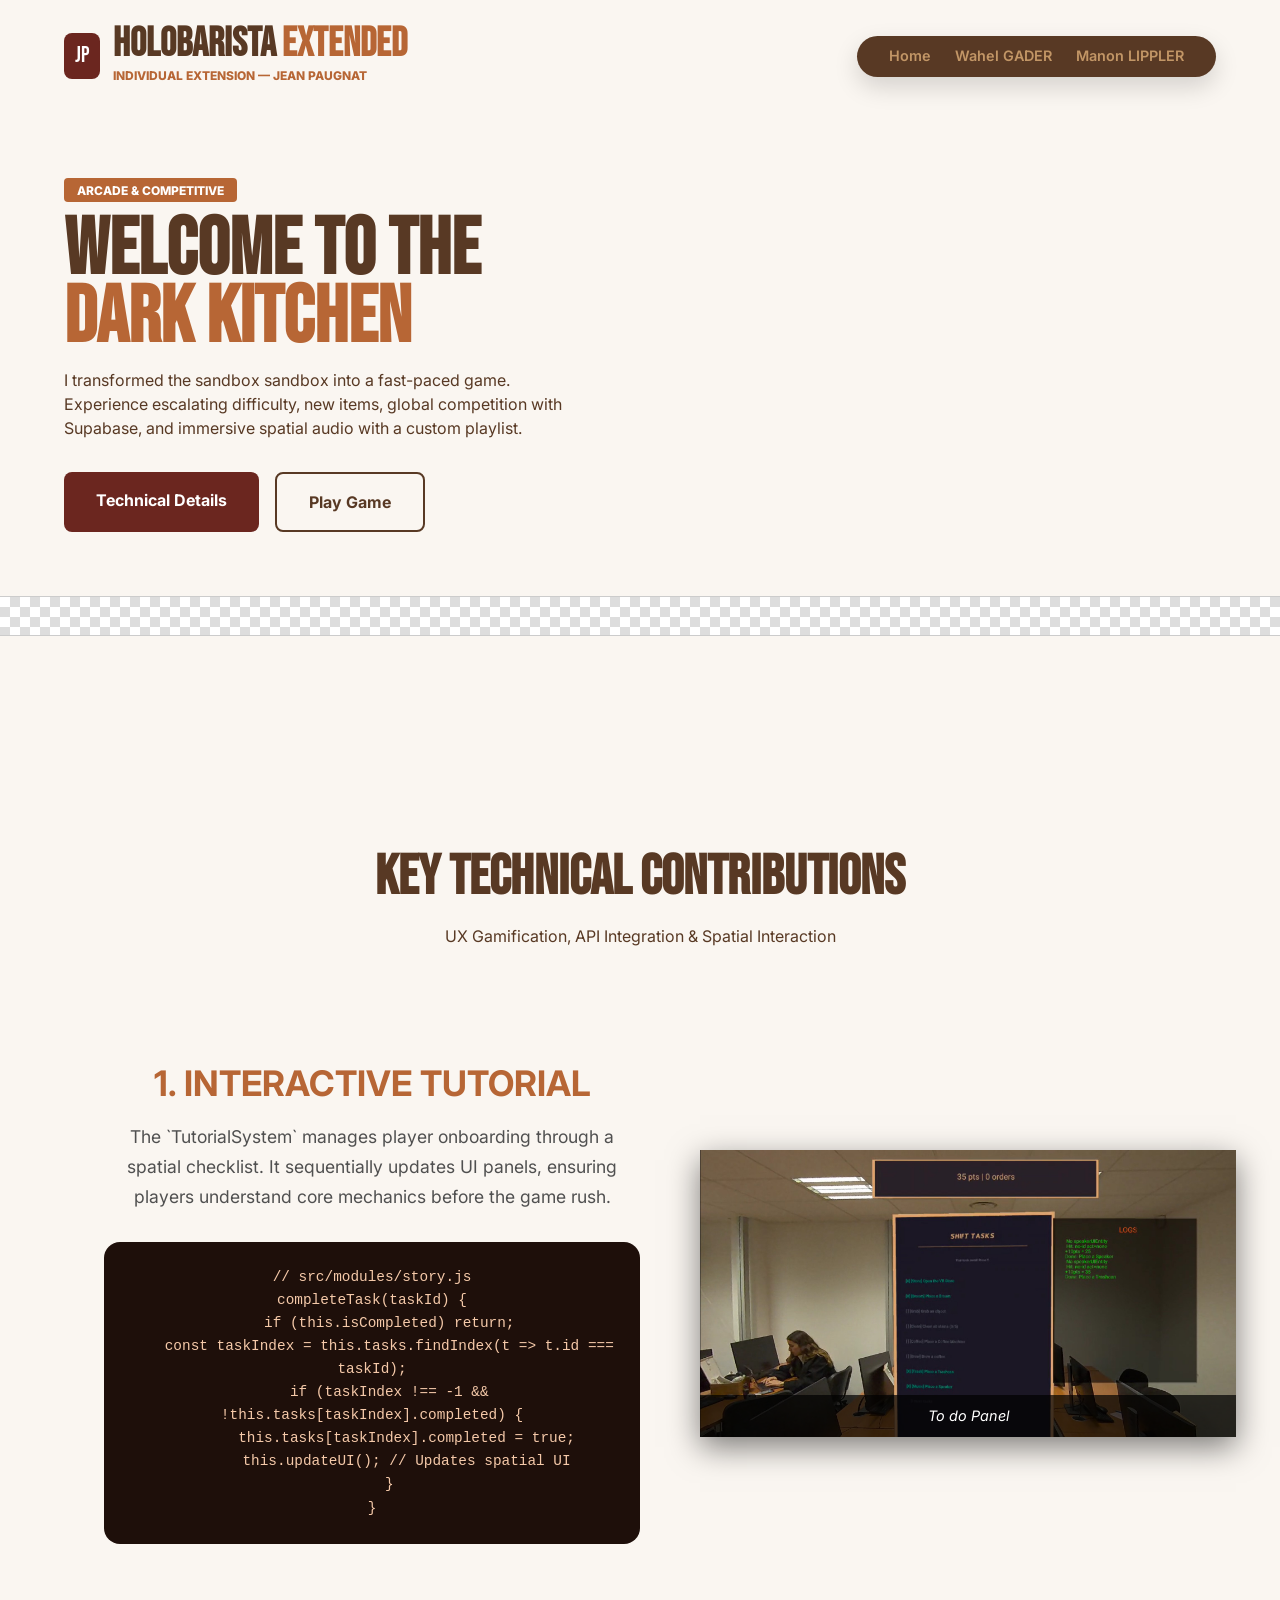
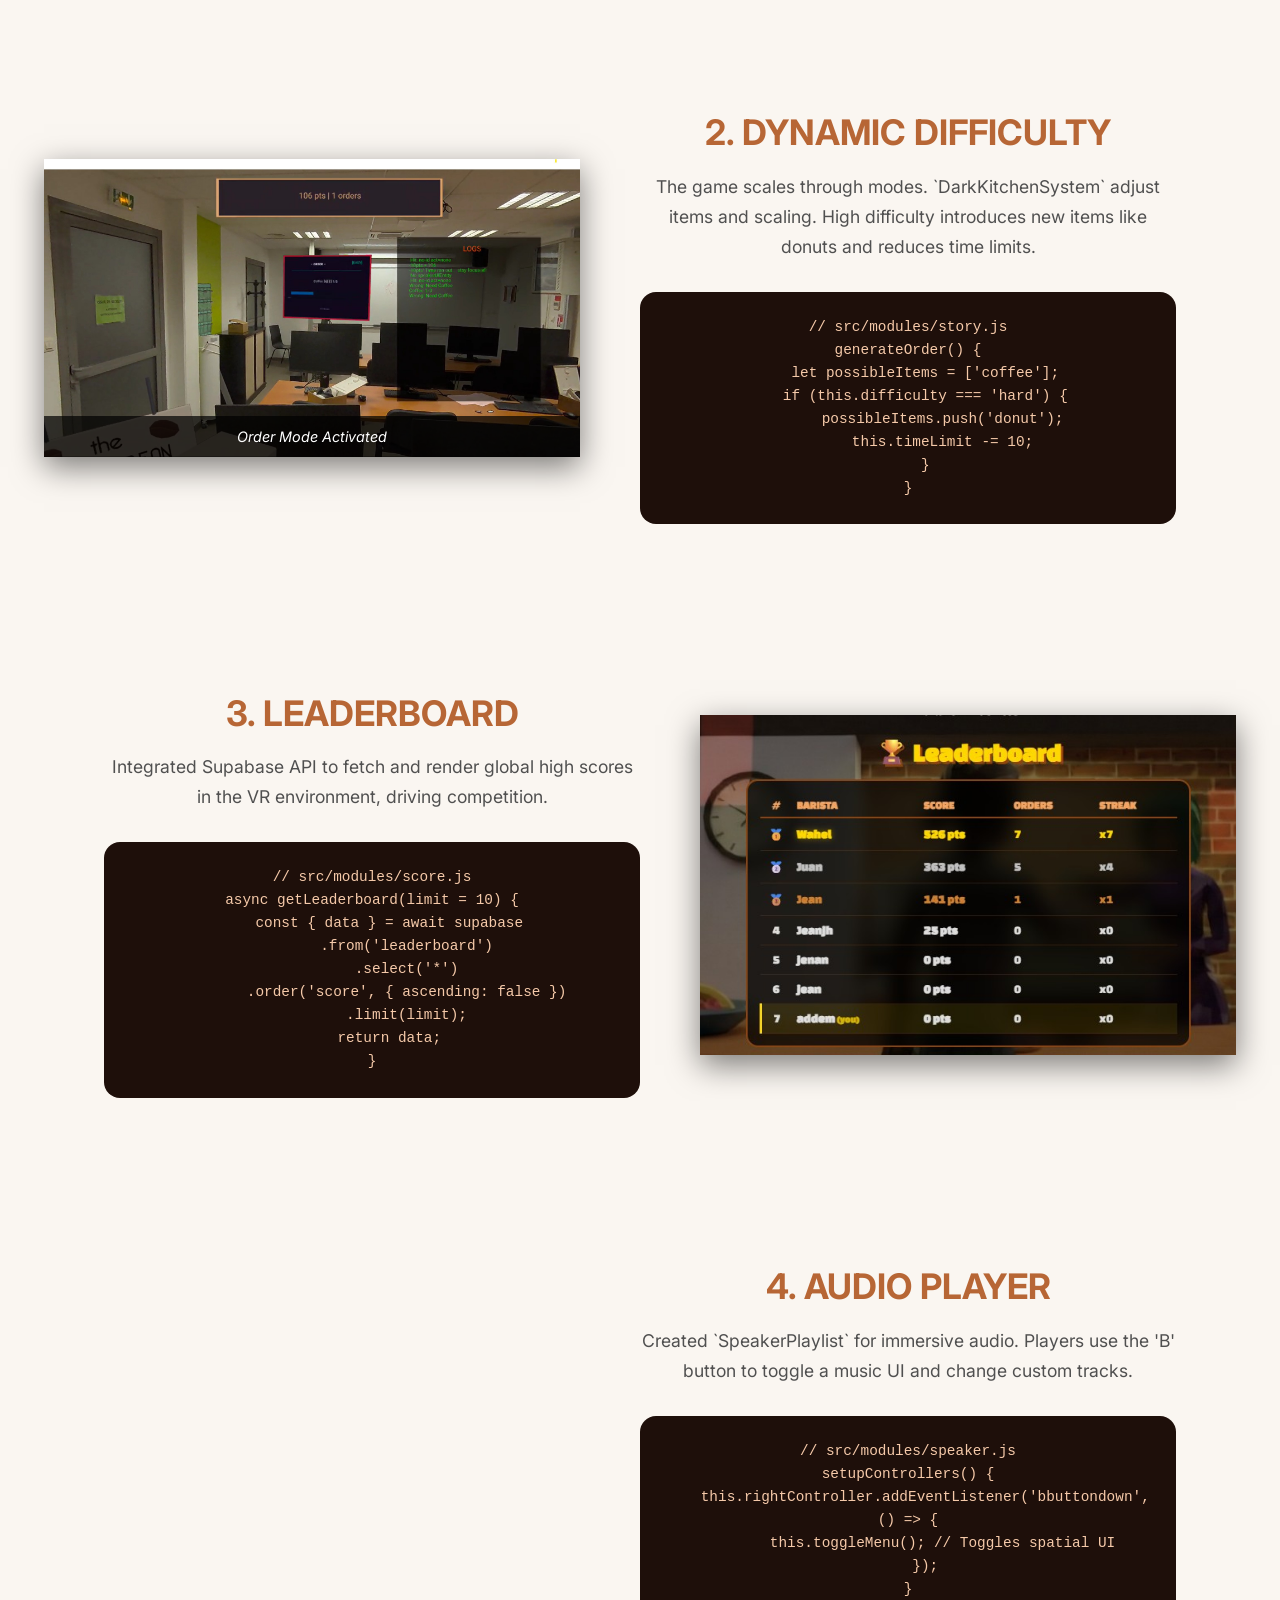
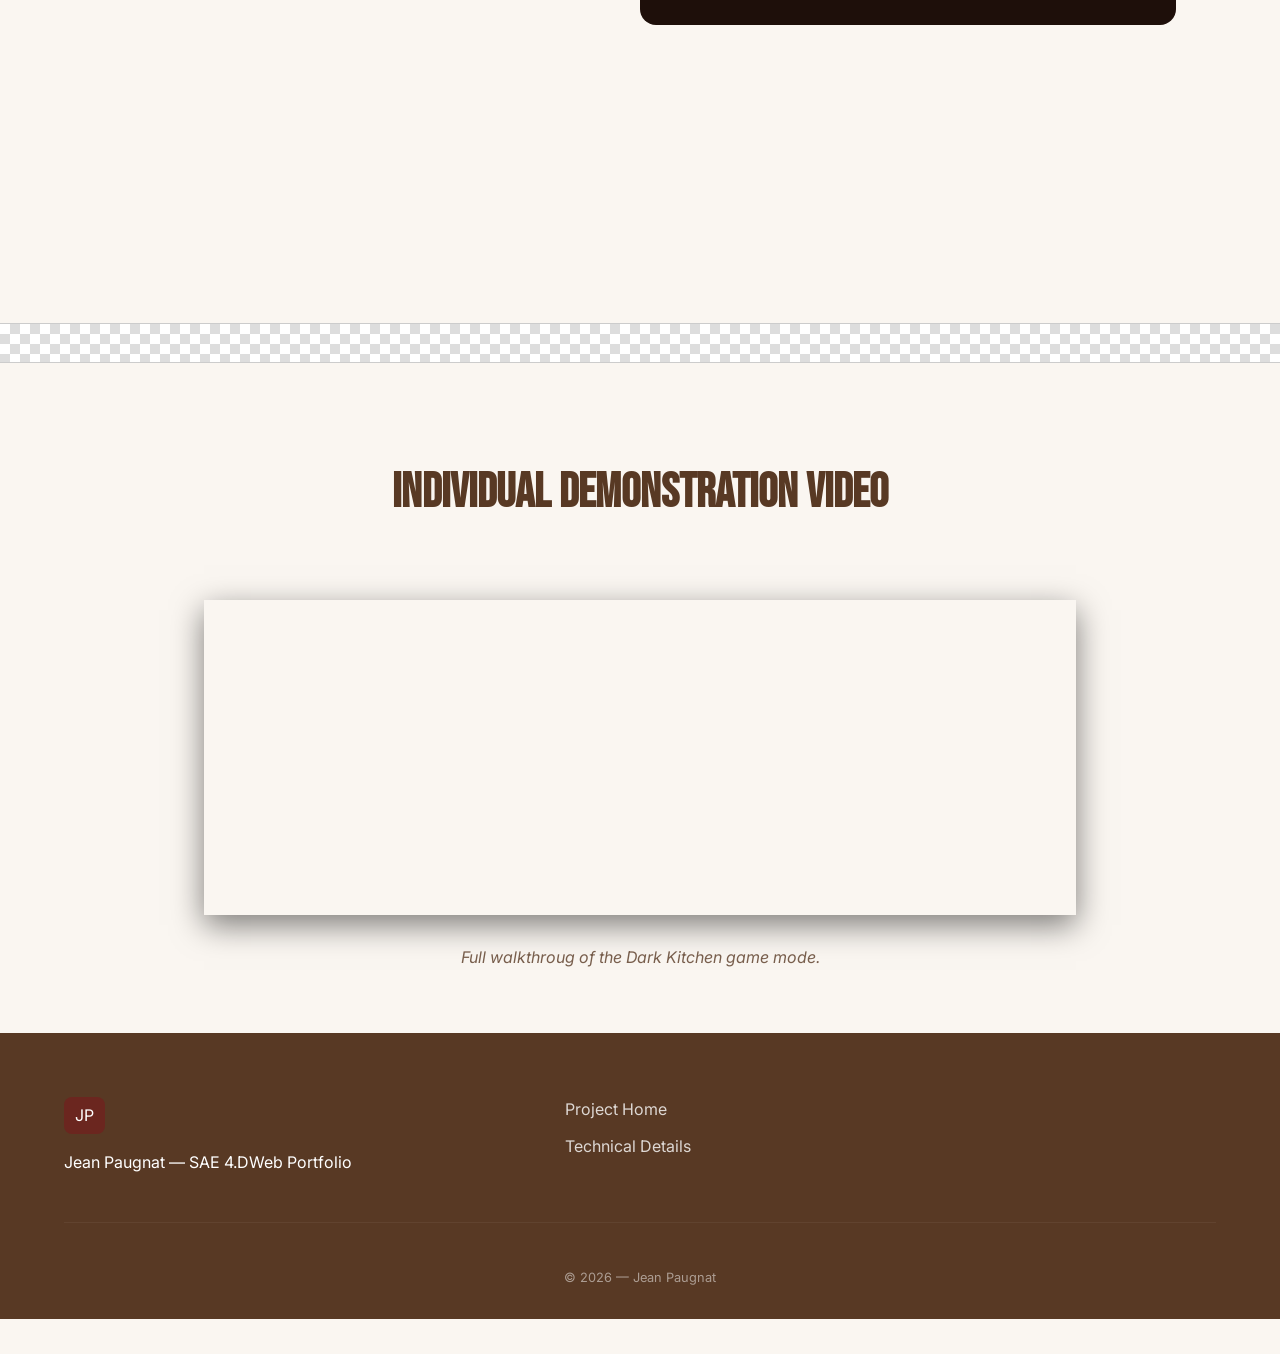
==== commit 2343b975: "fixes" ====
--- a/jean.html
+++ b/jean.html
@@ -36,7 +36,7 @@
                     </p>
                     <div class="hero__actions">
                         <a href="https://github.com/JeanJeanPaugnat/CoffeeMakerSAE402/tree/Feature/LeaderBoard" class="button button--primary">Technical Details</a>
-                        <a href="https://coffee-maker-sae-402-cpyqexxcy-poprixindustrie-9599s-projects.vercel.app/" class="button button--secondary">Watch Demo</a>
+                        <a href="https://coffee-maker-sae-402-cpyqexxcy-poprixindustrie-9599s-projects.vercel.app/" class="button button--secondary">Play Game</a>
                     </div>
                 </div>
             </div>
--- a/css/jean_extended.css
+++ b/css/jean_extended.css
@@ -54,7 +54,7 @@
 
 .item-description {
     font-size: 1.1rem;
-    color: #ccc;
+    color: #505050;
     margin-bottom: 30px;
     line-height: 1.7;
 }
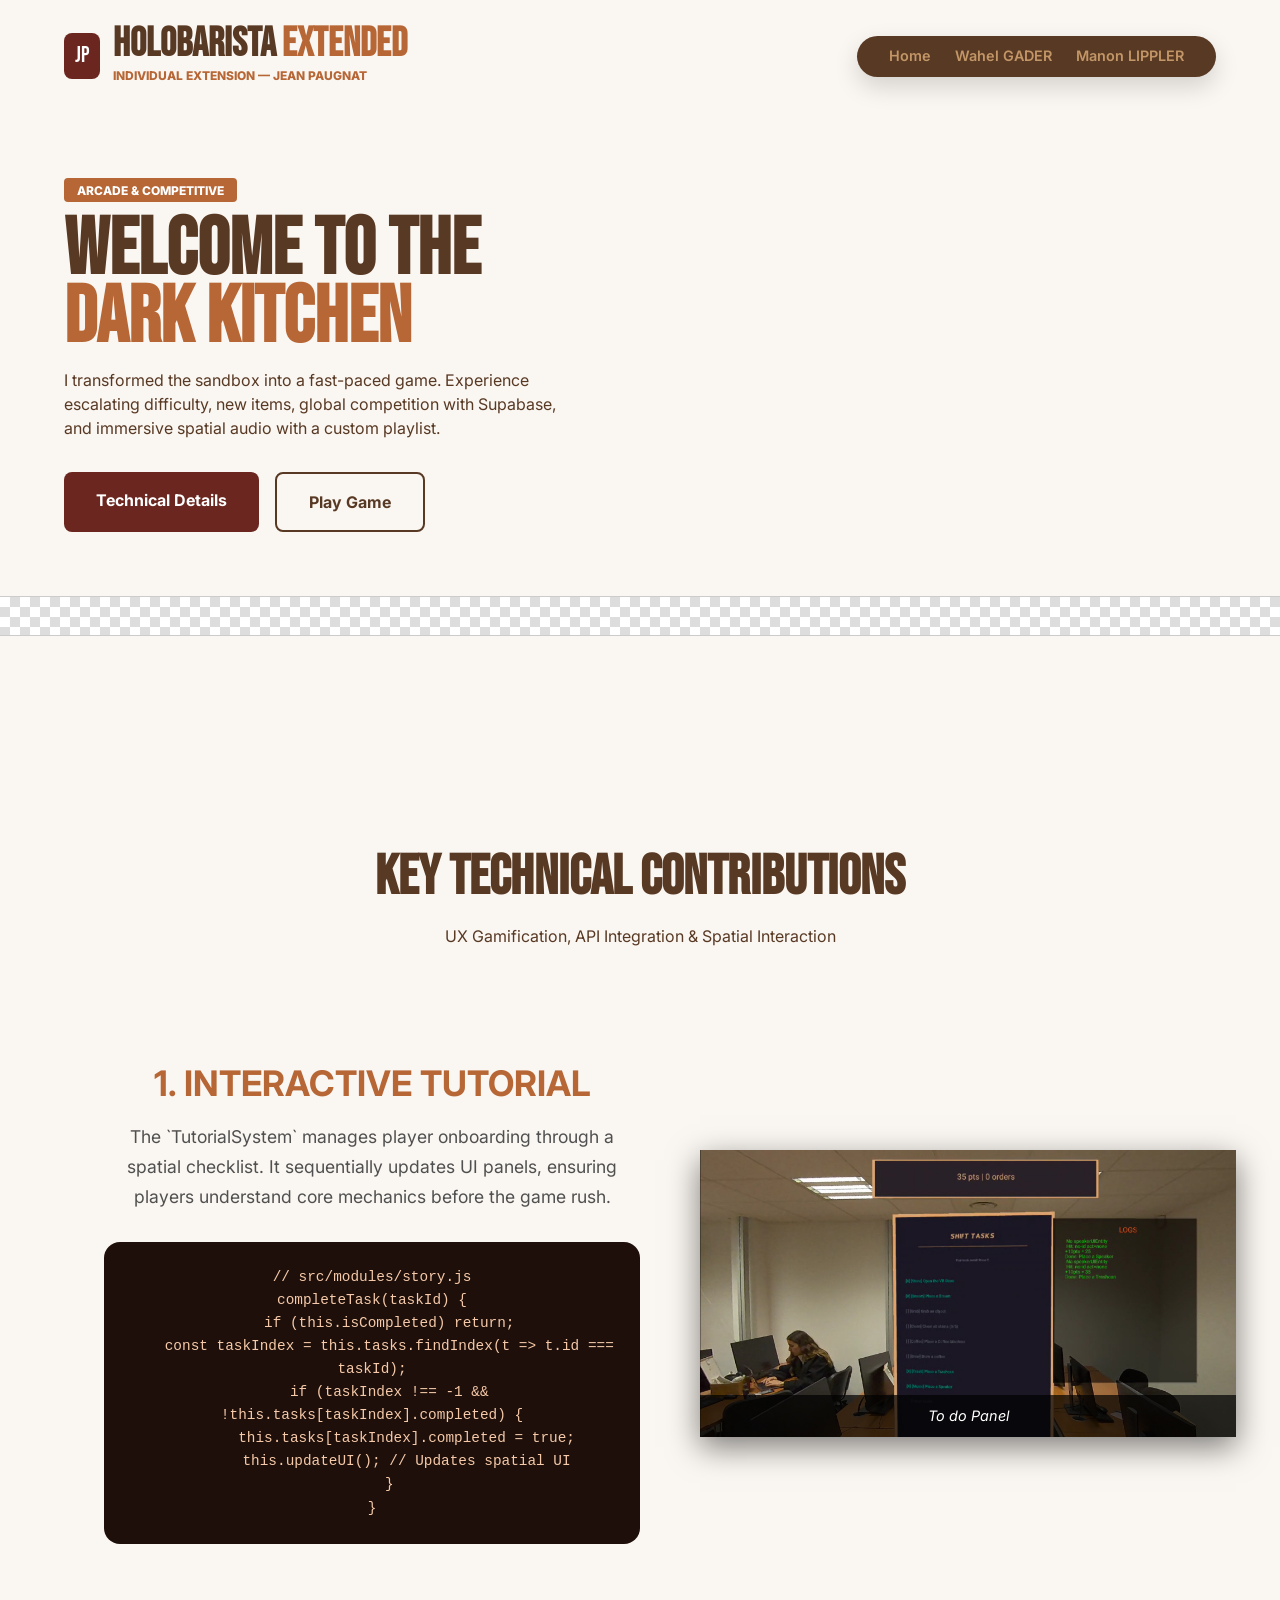
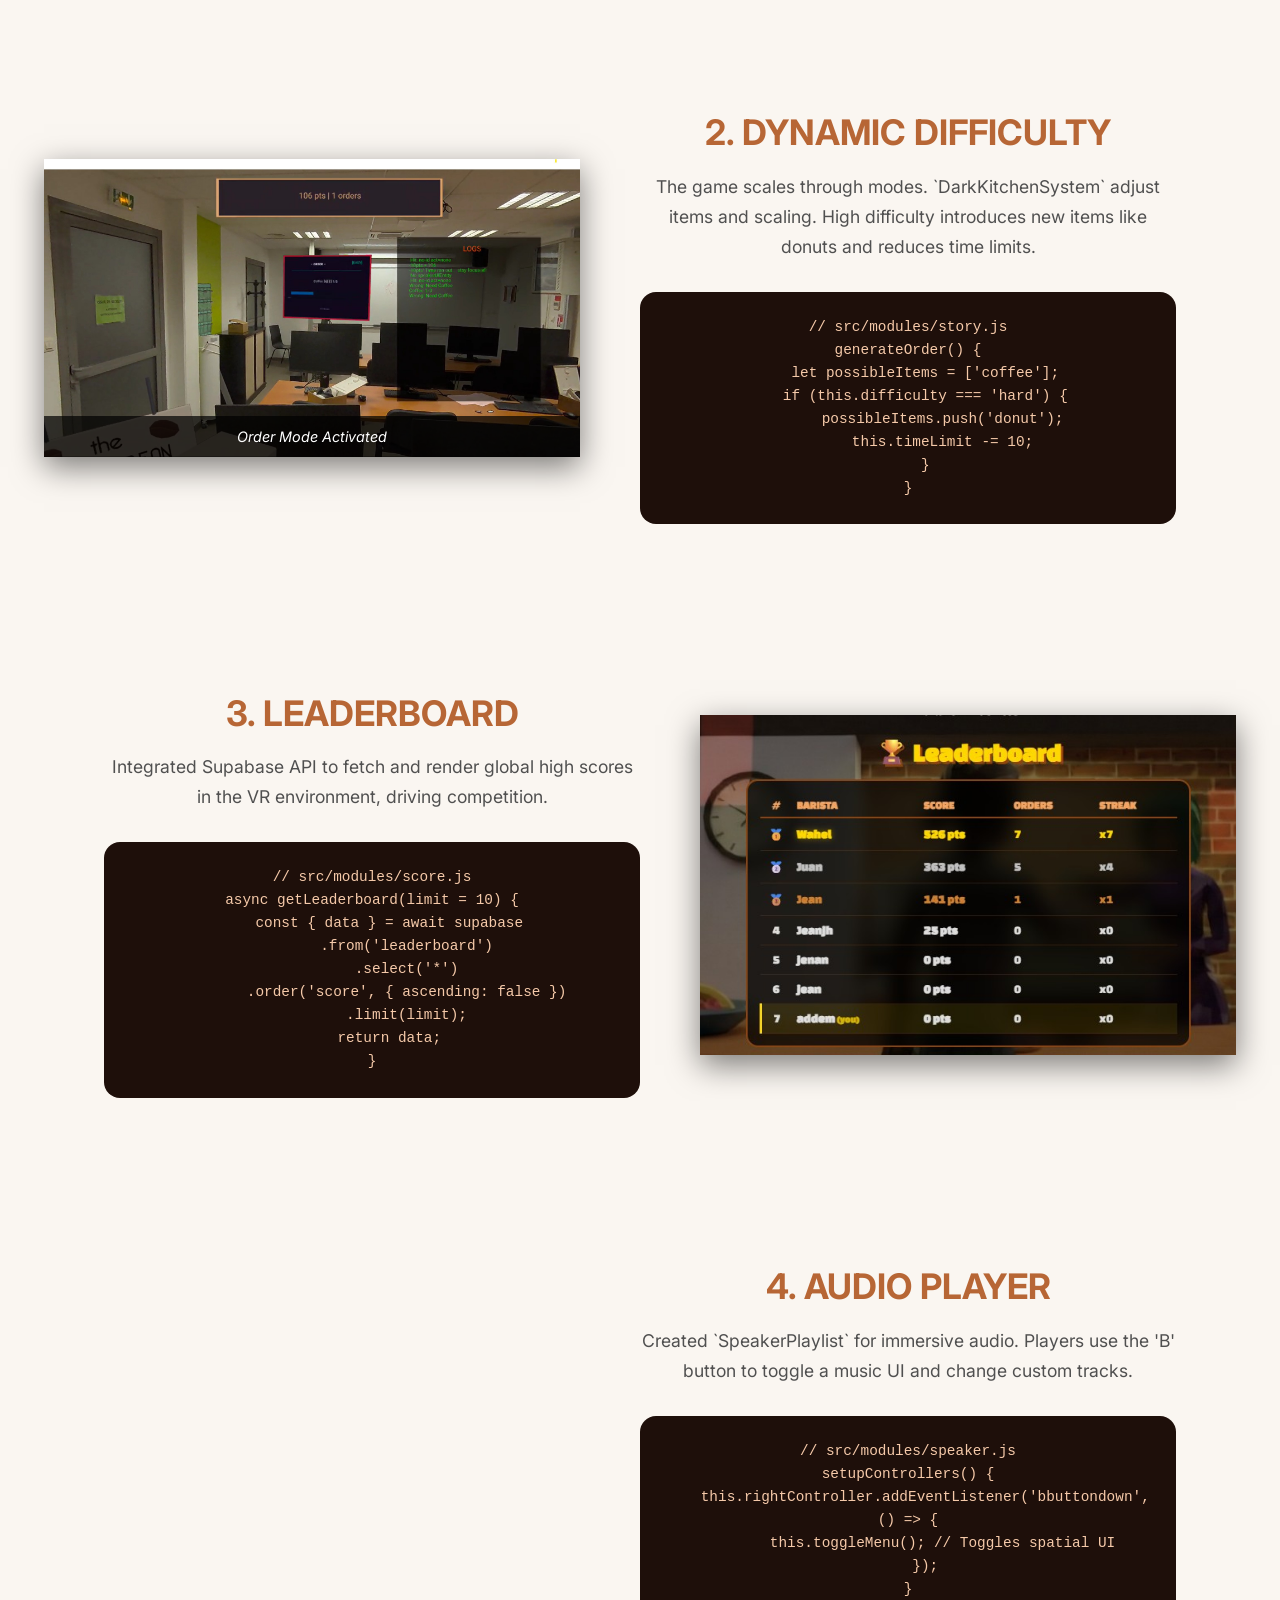
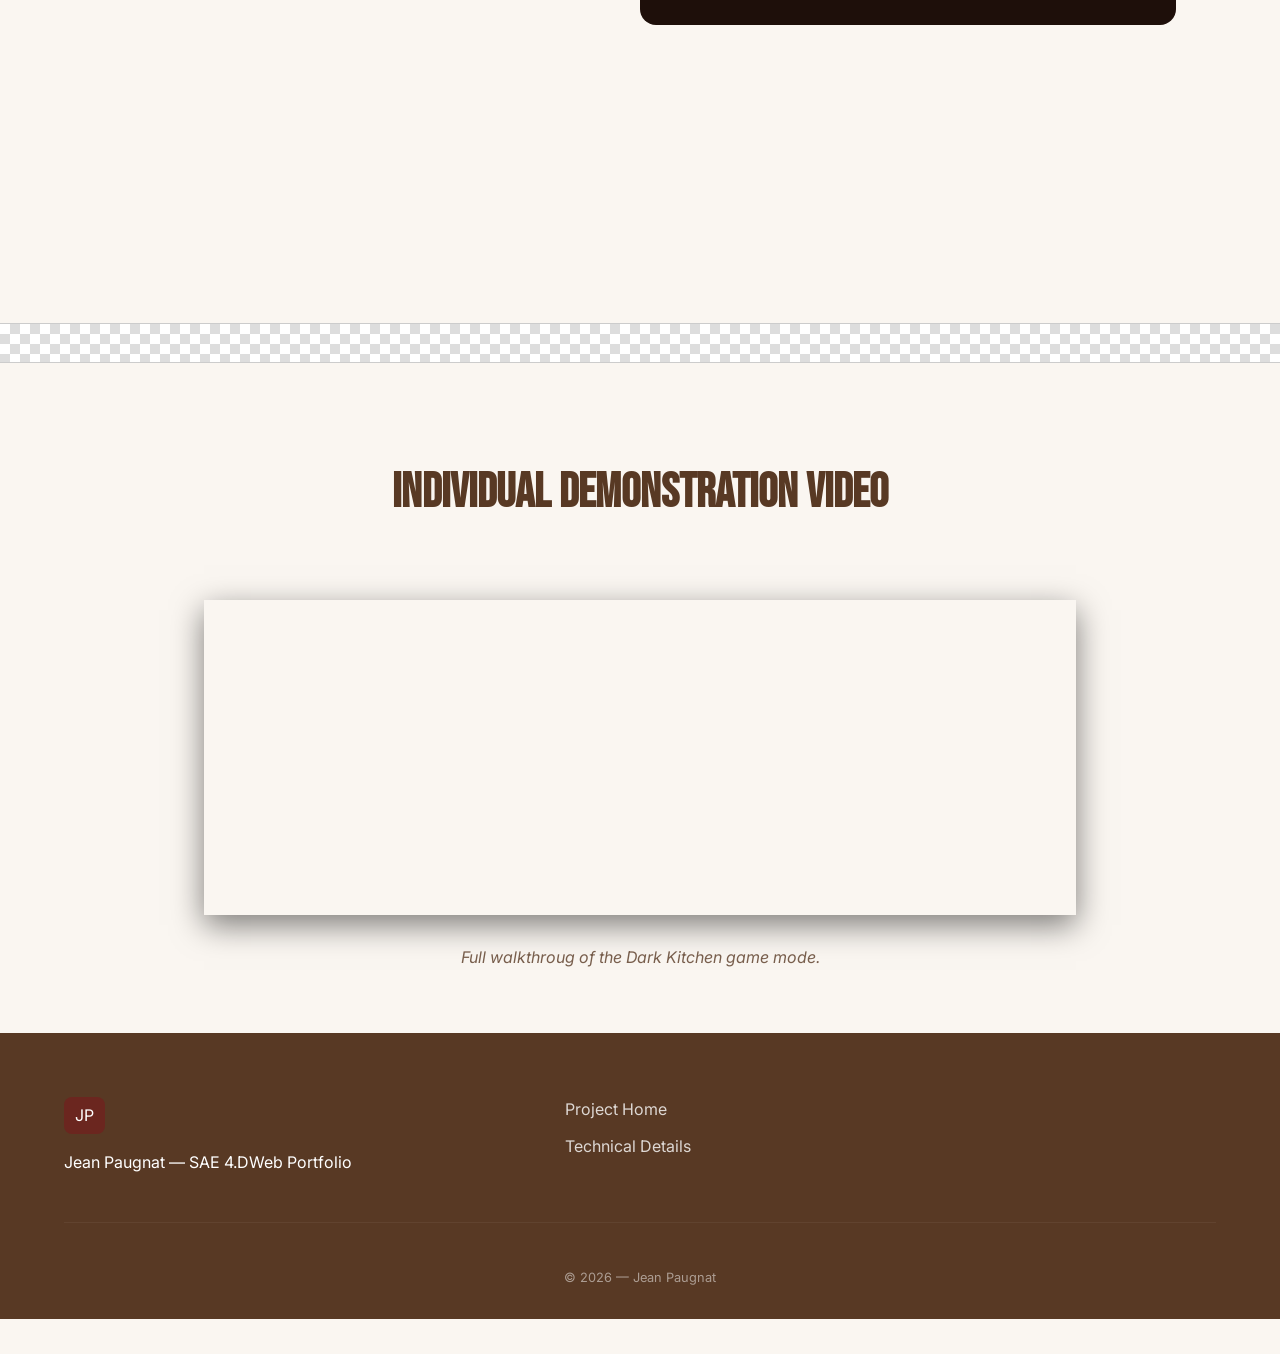
==== commit 238f0d8a: "bugs" ====
--- a/jean.html
+++ b/jean.html
@@ -32,7 +32,7 @@
                     <span class="hero__badge">Arcade & Competitive</span>
                     <h2 class="hero__title">Welcome to the <span class="hero__highlight">Dark Kitchen</span></h2>
                     <p class="hero__description">
-                        I transformed the sandbox sandbox into a fast-paced game. Experience escalating difficulty, new items, global competition with Supabase, and immersive spatial audio with a custom playlist.
+                        I transformed the sandbox into a fast-paced game. Experience escalating difficulty, new items, global competition with Supabase, and immersive spatial audio with a custom playlist.
                     </p>
                     <div class="hero__actions">
                         <a href="https://github.com/JeanJeanPaugnat/CoffeeMakerSAE402/tree/Feature/LeaderBoard" class="button button--primary">Technical Details</a>
